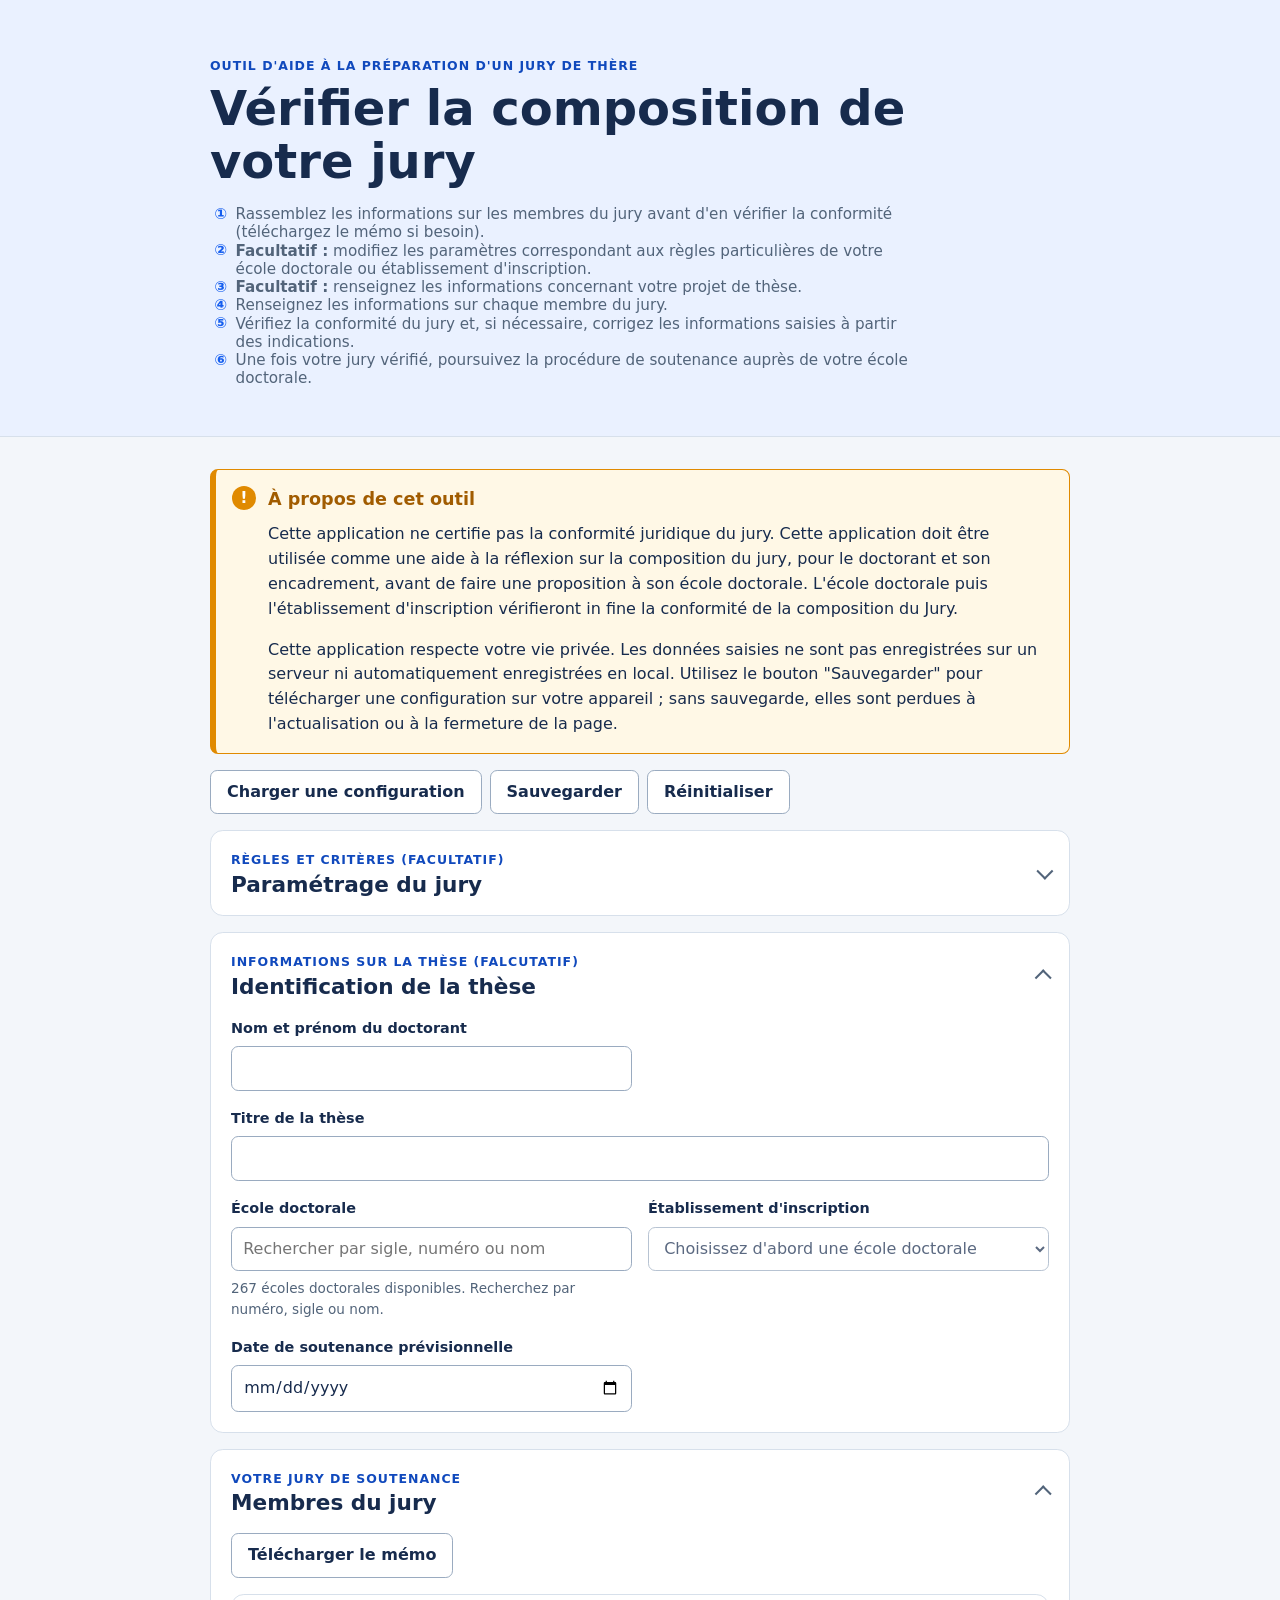
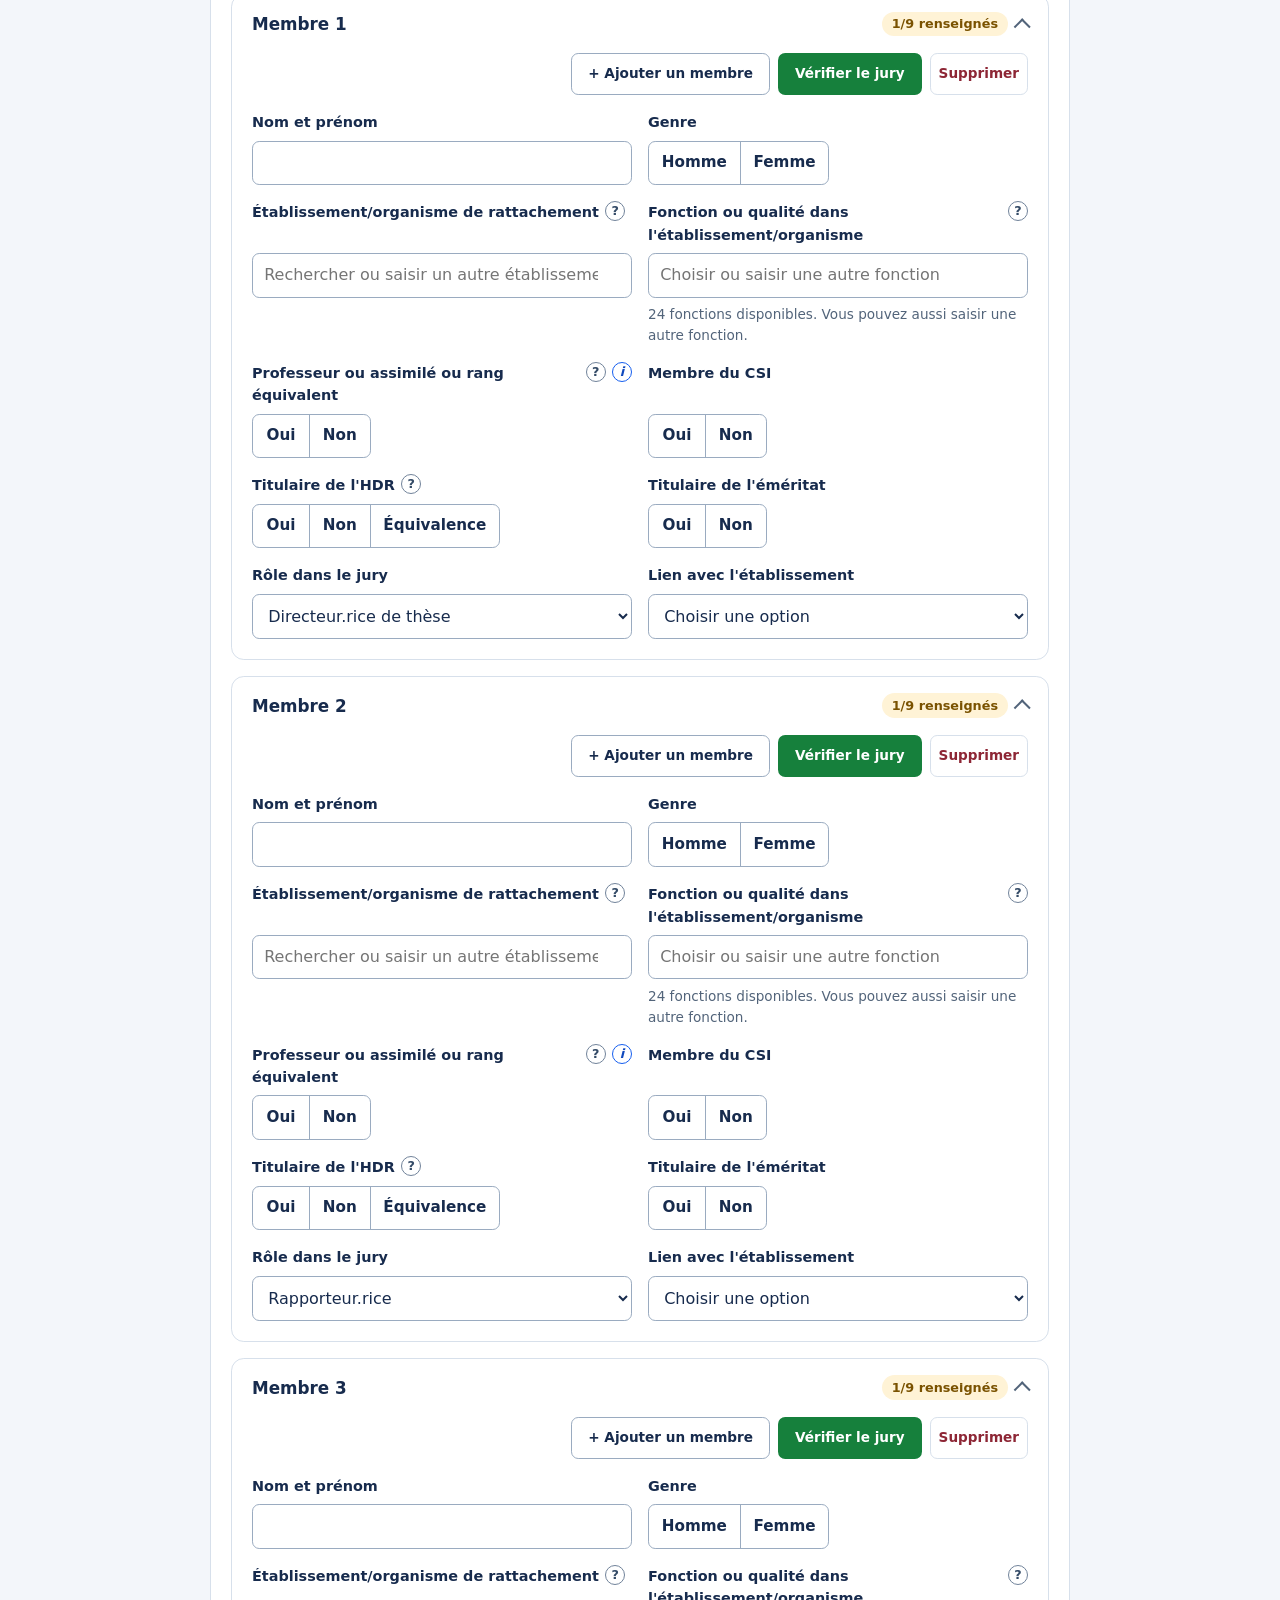
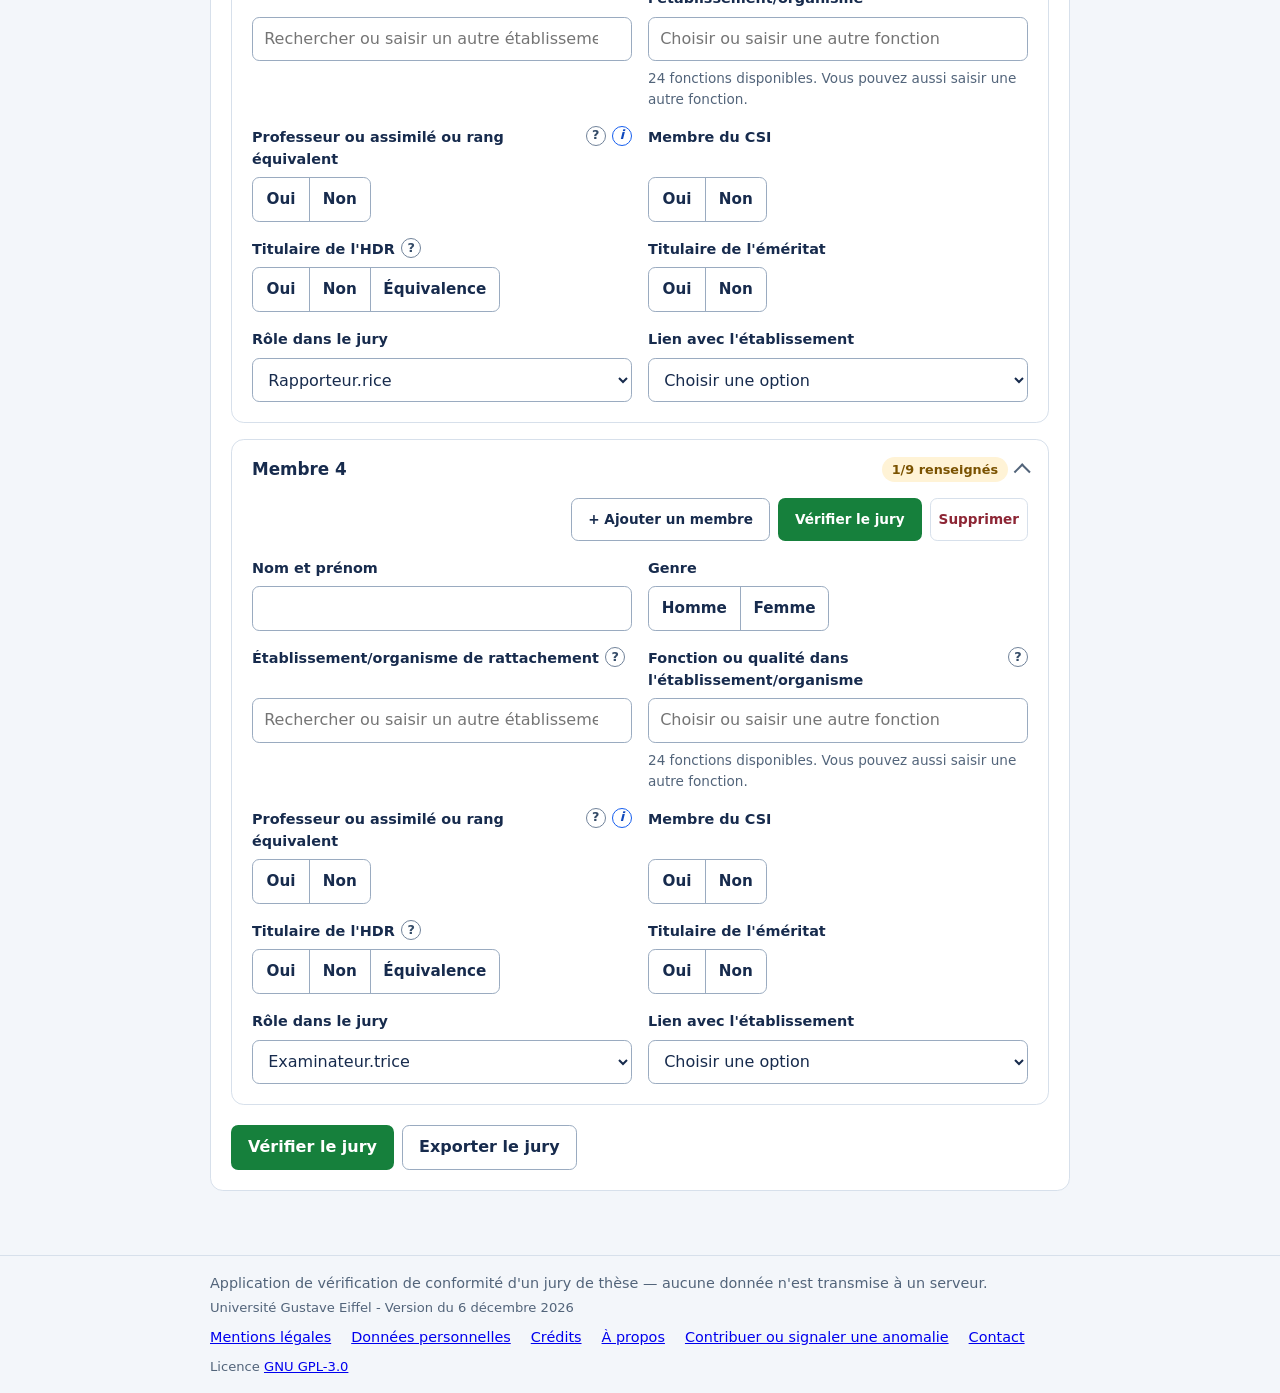
==== index.html @ 8207ef4a "AJout des fichiers initiaux" ====
<!doctype html>
<html lang="fr">
  <head>
    <meta charset="utf-8">
    <meta name="viewport" content="width=device-width, initial-scale=1">
    <meta name="description" content="Préparez la vérification de la composition d'un jury de thèse.">
    <title>Vérifier un jury de thèse</title>
    <link rel="stylesheet" href="styles.css?v=5">
    <script src="app.js" defer></script>
    <script src="footer-date.js" defer></script>
  </head>
  <body>
    <header class="site-header">
      <div class="container">
        <p class="eyebrow">Outil d'aide à la préparation d'un jury de thère</p>
        <h1>Vérifier la composition de votre jury</h1>
        <div class="intro-steps">
          <p><span class="intro-step-number" aria-hidden="true">①</span><span>Rassemblez les informations sur les membres du jury avant d'en vérifier la conformité (téléchargez le mémo si besoin).</span></p>
          <p><span class="intro-step-number" aria-hidden="true">②</span><span><span class="step-optional">Facultatif :</span> modifiez les paramètres correspondant aux règles particulières de votre école doctorale ou établissement d'inscription.</span></p>
          <p><span class="intro-step-number" aria-hidden="true">③</span><span><span class="step-optional">Facultatif :</span> renseignez les informations concernant votre projet de thèse.</span></p>
          <p><span class="intro-step-number" aria-hidden="true">④</span><span>Renseignez les informations sur chaque membre du jury.</span></p>
          <p><span class="intro-step-number" aria-hidden="true">⑤</span><span>Vérifiez la conformité du jury et, si nécessaire, corrigez les informations saisies à partir des indications.</span></p>
          <p><span class="intro-step-number" aria-hidden="true">⑥</span><span>Une fois votre jury vérifié, poursuivez la procédure de soutenance auprès de votre école doctorale.</span></p>
        </div>
      </div>
    </header>

    <main class="container">
      <section class="settings-notice about-tool" aria-labelledby="notice-title">
        <h2 id="notice-title"><svg class="warning-icon" aria-hidden="true" viewBox="0 0 24 24" fill="none" xmlns="http://www.w3.org/2000/svg">
          <path d="M12 3.5 2.8 19.4a1.2 1.2 0 0 0 1.04 1.8h16.32a1.2 1.2 0 0 0 1.04-1.8L12 3.5Z" stroke="currentColor" stroke-width="1.8" stroke-linejoin="round"/>
          <path d="M12 9v5.2m0 3.1h.01" stroke="currentColor" stroke-width="2" stroke-linecap="round"/>
        </svg>À propos de cet outil</h2>
        <p>Cette application ne certifie pas la conformité juridique du jury. Cette application doit être utilisée comme une aide à la réflexion sur la composition du jury, pour le doctorant et son encadrement, avant de faire une proposition à son école doctorale. L'école doctorale puis l'établissement d'inscription vérifieront in fine la conformité de la composition du Jury.</p>
        <p>Cette application respecte votre vie privée. Les données saisies ne sont pas enregistrées sur un serveur ni automatiquement enregistrées en local. Utilisez le bouton "Sauvegarder" pour télécharger une configuration sur votre appareil ; sans sauvegarde, elles sont perdues à l'actualisation ou à la fermeture de la page.</p>
      </section>

      <div class="configuration-actions" role="group" aria-label="Gestion de la configuration">
        <button class="button button-secondary" id="load-configuration" type="button">Charger une configuration</button>
        <input id="configuration-file" type="file" accept=".json,application/json" hidden>
        <button class="button button-secondary" id="save-configuration" type="button">Sauvegarder</button>
        <button class="button button-secondary" id="reset-configuration" type="button">Réinitialiser</button>
      </div>

      <details class="section-panel" aria-labelledby="settings-title">
        <summary class="section-panel-summary">
          <span>
            <span class="eyebrow">Règles et critères (facultatif)</span>
            <span class="section-panel-title" id="settings-title">Paramétrage du jury</span>
          </span>
        </summary>
        <div class="section-panel-content">
          <section aria-labelledby="composition-title">
            <div class="composition-heading">
              <h2 id="composition-title">Arrêté du 25 mai 2016 fixant le cadre national de la formation et les modalités conduisant à la délivrance du diplôme national de doctorat<a class="source-link" href="https://www.legifrance.gouv.fr/loda/id/JORFTEXT000032587086" target="_blank" rel="noopener noreferrer" aria-label="Consulter l'arrêté du 25 mai 2016 sur Légifrance (nouvel onglet)">
                  <svg aria-hidden="true" viewBox="0 0 24 24" fill="none" xmlns="http://www.w3.org/2000/svg">
                    <path d="M10 13.5a4 4 0 0 0 5.66 0l3-3A4 4 0 0 0 13 4.84l-1.72 1.72" stroke="currentColor" stroke-width="1.8" stroke-linecap="round" stroke-linejoin="round"/>
                    <path d="M14 10.5a4 4 0 0 0-5.66 0l-3 3A4 4 0 0 0 11 19.16l1.72-1.72" stroke="currentColor" stroke-width="1.8" stroke-linecap="round" stroke-linejoin="round"/>
                  </svg>
                </a></h2>
            </div>
            <ul class="settings-list">
              <li>Le nombre des membres du jury est compris entre quatre et huit.</li>
              <li>Il est composé au moins <strong>pour moitié de personnalités françaises ou étrangères, extérieures</strong> à l'unité de recherche où a été préparée le doctorat, à l'école doctorale et à l'établissement d'inscription du doctorant.</li>
              <li>Les personnalitées sont choisies en raison de leur compétence scientifique ou professionnelle dans le champ de recherche concerné.</li>
              <li>Sa composition doit permettre une <strong>représentation équilibrée des femmes et des hommes</strong>.</li>
              <li><strong>La moitié du jury au moins doit être composée de professeurs ou personnels assimilés</strong> au sens de l'article 6 du décret n° 92-70 relatif au Conseil national des universités et de l'article 5 du décret n° 87-31 pour les disciplines de santé, ou d'enseignants de rang équivalent qui ne relèvent pas du ministère chargé de l'enseignement supérieur et de la recherche.</li>
              <li>Les travaux du doctorant sont préalablement examinés par <strong>au moins deux rapporteurs</strong> désignés par le chef d'établissement, habilités à diriger des recherches ou appartenant à l'une des catégories mentionnées au 1° et au 2° de l'article 16 du présent arrêté, sur proposition du directeur de l'école doctorale, après avis du directeur de thèse.
                  Dans le cas de travaux impliquant des personnes du monde socio-économique ou culturel qui n'appartiennent pas au monde universitaire, un troisième rapporteur, reconnu pour ses compétences dans le domaine, peut être désigné sur proposition du directeur de l'école doctorale, après avis du directeur de thèse..</li>
              <li>Sauf si le champ disciplinaire ou le contenu des travaux ne le permettent pas, <strong>les deux rapporteurs sont extérieurs à l'école doctorale et à l'établissement du doctorant</strong>. Ils peuvent appartenir à des établissements d'enseignement supérieur ou de recherche étrangers ou à d'autres organismes étrangers.</li>
              <li>Chaque rapporteur doit être titulaire de l'HDR ou d'une équivalence.</li>
              <li>Un membre de l'encadrement de la thèse ou un membre du CSI ne peut pas être rapporteur.</li>
              <li>Le <strong>Président du jury doit être un professeur ou assimilé ou un enseignant de rang équivalent</strong>.</li>
              <li>Les membres du CSI ne peuvent pas être rapporteurs de la thèse.</li>
            </ul>
          </section>
          <section aria-labelledby="school-rules-title">
            <div class="school-rules-heading">
              <h2 id="school-rules-title">Règles complémentaires de votre école doctorale</h2>
              <div class="configuration-actions settings-configuration-actions">
                <button class="button button-secondary" id="load-settings" type="button">Charger des règles</button>
                <button class="button button-secondary" id="save-settings" type="button">Sauvegarder les règles</button>
                <input id="settings-file" type="file" accept=".json,application/json" hidden>
              </div>
            </div>
            <aside class="ed-info" aria-label="Information pour les écoles doctorales">
              <p><strong>Information pour les écoles doctorales</strong></p>
              <p>Si vous êtes une école doctorale, vous pouvez générer un fichier de sauvegarde des règles de soutenance propres à votre ED, et le mettre à disposition de vos doctorant·es. Vous pouvez également déposer ce fichier sur la plateforme GitHub, pour qu'il soit intégré dans une base de données qui sera disponible en ligne pour les utilisateurs.</p>
            </aside>
            <div class="fields settings-fields">
              <fieldset class="field range-field">
                <legend>Nombre de membres du jury</legend>
                <div class="range-values" aria-live="polite">
                  <span>Minimum : <output id="minimum-members-value" for="minimum-members">4</output></span>
                  <span>Maximum : <output id="maximum-members-value" for="maximum-members">8</output></span>
                </div>
                <div class="dual-range" id="member-range">
                  <div class="dual-range-track" aria-hidden="true">
                    <span class="dual-range-selection"></span>
                  </div>
                  <label class="visually-hidden" for="minimum-members">Nombre minimal de membres du jury</label>
                  <input id="minimum-members" name="minimumMembers" type="range" min="4" max="8" step="1" value="4">
                  <label class="visually-hidden" for="maximum-members">Nombre maximal de membres du jury</label>
                  <input id="maximum-members" name="maximumMembers" type="range" min="4" max="8" step="1" value="8">
                </div>
              </fieldset>
              <div class="field">
                <label for="maximum-invited">Nombre maximal de membres invités</label>
                <input id="maximum-invited" name="maximumInvited" type="number" min="0" max="4" step="1" value="1" required>
              </div>
              <fieldset class="field toggle-field">
                <legend>Les membres du CSI peuvent être examinateurs</legend>
                <div class="toggle-options">
                  <label class="toggle-option">
                    <input type="radio" name="csi-examiners" value="Oui" checked>
                    <span>Oui</span>
                  </label>
                  <label class="toggle-option">
                    <input type="radio" name="csi-examiners" value="Non">
                    <span>Non</span>
                  </label>
                </div>
              </fieldset>
              <fieldset class="field toggle-field">
                <legend>Les rapporteurs doivent être extérieurs à l'unité de recherche</legend>
                <div class="toggle-options">
                  <label class="toggle-option">
                    <input type="radio" name="rapporteur-external-unit" value="Oui" checked>
                    <span>Oui</span>
                  </label>
                  <label class="toggle-option">
                    <input type="radio" name="rapporteur-external-unit" value="Non">
                    <span>Non</span>
                  </label>
                </div>
              </fieldset>
              <fieldset class="field toggle-field">
                <legend>Les rapporteurs doivent être extérieurs à l'école doctorale d'inscription</legend>
                <div class="toggle-options">
                  <label class="toggle-option">
                    <input type="radio" name="rapporteur-external-school" value="Oui" checked>
                    <span>Oui</span>
                  </label>
                  <label class="toggle-option">
                    <input type="radio" name="rapporteur-external-school" value="Non">
                    <span>Non</span>
                  </label>
                </div>
              </fieldset>
              <fieldset class="field toggle-field">
                <legend>Les rapporteurs doivent être extérieurs à l'établissement d'inscription</legend>
                <div class="toggle-options">
                  <label class="toggle-option">
                    <input type="radio" name="rapporteur-external-institution" value="Oui" checked>
                    <span>Oui</span>
                  </label>
                  <label class="toggle-option">
                    <input type="radio" name="rapporteur-external-institution" value="Non">
                    <span>Non</span>
                  </label>
                </div>
              </fieldset>
              <fieldset class="field toggle-field">
                <legend>Le Directeur ou la Directrice de thèse est obligatoirement membre du Jury</legend>
                <div class="toggle-options">
                  <label class="toggle-option">
                    <input type="radio" name="director-required" value="Oui" checked>
                    <span>Oui</span>
                  </label>
                  <label class="toggle-option">
                    <input type="radio" name="director-required" value="Non">
                    <span>Non</span>
                  </label>
                </div>
              </fieldset>
              <fieldset class="field toggle-field">
                <legend>Le directeur ou la directrice de thèse est toujours considéré.e comme membre interne, même s'il ou elle est issu.e d'un autre établissement</legend>
                <div class="toggle-options">
                  <label class="toggle-option">
                    <input type="radio" name="director-internal" value="Oui">
                    <span>Oui</span>
                  </label>
                  <label class="toggle-option">
                    <input type="radio" name="director-internal" value="Non" checked>
                    <span>Non</span>
                  </label>
                </div>
              </fieldset>
              <fieldset class="field toggle-field">
                <legend>Au moins un membre du jury doit appartenir à l'établissement d'inscription</legend>
                <div class="toggle-options">
                  <label class="toggle-option">
                    <input type="radio" name="institution-member-required" value="Oui">
                    <span>Oui</span>
                  </label>
                  <label class="toggle-option">
                    <input type="radio" name="institution-member-required" value="Non" checked>
                    <span>Non</span>
                  </label>
                </div>
              </fieldset>
              <fieldset class="field toggle-field">
                <legend>Un membre émérite peut être rapporteur</legend>
                <div class="toggle-options">
                  <label class="toggle-option">
                    <input type="radio" name="emeritus-rapporteur" value="Oui" checked>
                    <span>Oui</span>
                  </label>
                  <label class="toggle-option">
                    <input type="radio" name="emeritus-rapporteur" value="Non">
                    <span>Non</span>
                  </label>
                </div>
              </fieldset>
              <fieldset class="field toggle-field">
                <legend>Un membre émérite peut être Président du Jury</legend>
                <div class="toggle-options">
                  <label class="toggle-option">
                    <input type="radio" name="emeritus-president" value="Oui">
                    <span>Oui</span>
                  </label>
                  <label class="toggle-option">
                    <input type="radio" name="emeritus-president" value="Non" checked>
                    <span>Non</span>
                  </label>
                </div>
              </fieldset>
              <div class="field parity-settings">
                <label for="parity-mode">Condition de parité Hommes/Femmes</label>
                <select id="parity-mode" name="parityMode">
                  <option value="one-each" selected>Au moins un membre de chaque genre</option>
                  <option value="percentage">Pourcentage minimal de femmes et d'hommes</option>
                  <option value="table">Nombre minimal de femmes selon l'effectif du jury</option>
                </select>
                <div id="parity-percentage-settings" class="parity-detail" hidden>
                  <label for="minimum-gender-percentage">Pourcentage minimal de femmes et d'hommes parmi tous les membres (%)</label>
                  <input id="minimum-gender-percentage" name="minimumGenderPercentage" type="number" min="0" max="50" step="0.1" value="40">
                </div>
                <div id="parity-table-settings" class="parity-detail" hidden>
                  <p>Indiquez le nombre minimal de femmes pour chaque effectif possible du jury.</p>
                  <div class="parity-table-scroll">
                    <table class="parity-table">
                      <thead>
                        <tr>
                          <th scope="col">Nombre de membres</th>
                          <th scope="col">Nombre minimal de femmes</th>
                        </tr>
                      </thead>
                      <tbody>
                        <tr><th scope="row">4</th><td><input aria-label="Nombre minimal de femmes pour un jury de 4 membres" id="women-count-4" type="number" min="0" max="4" step="1" value="1"></td></tr>
                        <tr><th scope="row">5</th><td><input aria-label="Nombre minimal de femmes pour un jury de 5 membres" id="women-count-5" type="number" min="0" max="5" step="1" value="1"></td></tr>
                        <tr><th scope="row">6</th><td><input aria-label="Nombre minimal de femmes pour un jury de 6 membres" id="women-count-6" type="number" min="0" max="6" step="1" value="1"></td></tr>
                        <tr><th scope="row">7</th><td><input aria-label="Nombre minimal de femmes pour un jury de 7 membres" id="women-count-7" type="number" min="0" max="7" step="1" value="1"></td></tr>
                        <tr><th scope="row">8</th><td><input aria-label="Nombre minimal de femmes pour un jury de 8 membres" id="women-count-8" type="number" min="0" max="8" step="1" value="1"></td></tr>
                      </tbody>
                    </table>
                  </div>
                </div>
              </div>
            </div>
          </section>
        </div>
      </details>

      <details class="section-panel profile-panel" aria-labelledby="profile-title" open>
        <summary class="section-panel-summary">
          <span>
            <span class="eyebrow">Informations sur la thèse (falcutatif)</span>
            <span class="section-panel-title" id="profile-title">Identification de la thèse</span>
          </span>
        </summary>
        <div class="section-panel-content">
          <div class="fields profile-fields">
            <div class="field">
              <label for="profile-doctorant">Nom et prénom du doctorant</label>
              <input id="profile-doctorant" name="doctorant" autocomplete="name">
            </div>
            <div class="field profile-thesis-title">
              <label for="profile-thesis-title">Titre de la thèse</label>
              <input id="profile-thesis-title" name="thesisTitle">
            </div>
            <div class="field">
              <label for="profile-doctoral-school-search">École doctorale</label>
              <div class="school-combobox">
                <input id="profile-doctoral-school-search" type="search" role="combobox" aria-autocomplete="list" aria-expanded="false" aria-controls="doctoral-school-options" autocomplete="off" placeholder="Rechercher par sigle, numéro ou nom">
                <input id="profile-doctoral-school" name="doctoralSchool" type="hidden">
                <div id="doctoral-school-options" class="school-options" role="listbox" hidden></div>
              </div>
              <p id="doctoral-school-status" class="field-hint" role="status" aria-live="polite"></p>
            </div>
            <div class="field">
              <label for="profile-institution">Établissement d'inscription</label>
              <select id="profile-institution" name="institution" disabled>
                <option value="">Choisissez d'abord une école doctorale</option>
              </select>
              <p id="institution-status" class="field-hint" role="status" aria-live="polite"></p>
            </div>
            <div class="field">
              <label for="profile-defense-date">Date de soutenance prévisionnelle</label>
              <input id="profile-defense-date" name="defenseDate" type="date">
            </div>
          </div>
        </div>
      </details>

      <details class="section-panel" aria-labelledby="members-title" open>
        <summary class="section-panel-summary">
          <span>
            <span class="eyebrow">Votre jury de soutenance</span>
            <span class="section-panel-title" id="members-title">Membres du jury</span>
          </span>
        </summary>
        <div class="section-panel-content">
          <div class="section-heading">
            <div class="jury-actions">
              <button class="button button-secondary" id="download-member-memo" type="button">Télécharger le mémo</button>
            </div>
          </div>

          <form id="jury-form" novalidate>
            <div id="members" class="members-list"></div>
            <div class="form-actions">
              <button class="button button-primary" type="submit">Vérifier le jury</button>
              <button class="button button-secondary" id="export-pdf" type="button">Exporter le jury</button>
            </div>
          </form>

          <div id="result" class="result" role="status" aria-live="polite" tabindex="-1" hidden></div>
        </div>
      </details>
      <section id="pdf-export" class="pdf-export" aria-labelledby="pdf-export-title" hidden></section>
      <datalist id="jury-institution-suggestions"></datalist>
      <datalist id="jury-quality-suggestions"></datalist>
    </main>

    <footer class="site-footer">
      <div class="container">
        <p>Application de vérification de conformité d'un jury de thèse — aucune donnée n'est transmise à un serveur.</p>
        <p class="site-footer-version">Université Gustave Eiffel - Version du <time data-last-modified datetime="2026-10-30">30 octobre 2026</time></p>
        <nav class="site-footer-links" aria-label="Pied de page">
          <a href="mentions-legales.html#mentions-legales">Mentions légales</a>
          <a href="mentions-legales.html#donnees-personnelles">Données personnelles</a>
          <a href="mentions-legales.html#credits">Crédits</a>
          <a href="mentions-legales.html#a-propos">À propos</a>
          <a href="mentions-legales.html#contribuer">Contribuer ou signaler une anomalie</a>
          <a href="mentions-legales.html#contact">Contact</a>
        </nav>
        <p class="site-footer-license">Licence <a href="https://www.gnu.org/licenses/gpl-3.0.html" target="_blank" rel="noopener noreferrer">GNU GPL-3.0</a></p>
      </div>
    </footer>
  </body>
</html>
---- styles.css ----
:root {
  color-scheme: light;
  --ink: #172b4d;
  --muted: #52647a;
  --paper: #ffffff;
  --canvas: #f3f6fa;
  --line: #d7e0eb;
  --blue: #155eef;
  --blue-dark: #1049bd;
  --notice: #fff8e6;
  --notice-line: #f1ca68;
  font-family: system-ui, -apple-system, BlinkMacSystemFont, "Segoe UI", sans-serif;
}

* {
  box-sizing: border-box;
}

body {
  margin: 0;
  background: var(--canvas);
  color: var(--ink);
  line-height: 1.55;
}

.container {
  width: min(100% - 2rem, 860px);
  margin-inline: auto;
}

.site-header {
  padding: 3.5rem 0 3rem;
  background: #eaf1ff;
  border-bottom: 1px solid var(--line);
}

.eyebrow {
  margin: 0 0 0.4rem;
  color: var(--blue-dark);
  font-size: 0.78rem;
  font-weight: 750;
  letter-spacing: 0.08em;
  text-transform: uppercase;
}

h1,
h2,
h3,
p {
  margin-top: 0;
}

h1 {
  max-width: 700px;
  margin-bottom: 0.75rem;
  font-size: clamp(2rem, 5vw, 3rem);
  line-height: 1.12;
}

h2 {
  margin-bottom: 0.6rem;
  font-size: 1.4rem;
}

.intro-steps {
  display: grid;
  max-width: 700px;
  row-gap: 0;
  margin-top: 1rem;
}

.intro-steps p {
  display: flex;
  align-items: flex-start;
  column-gap: 0.25rem;
  margin: 0;
  color: var(--muted);
  font-size: 0.95rem;
  line-height: 1.2;
}

.intro-step-number {
  display: inline-flex;
  align-items: center;
  justify-content: center;
  height: 1.2em;
  flex: 0 0 1.35rem;
  color: var(--blue);
  font-size: inherit;
  font-weight: 750;
  line-height: 1;
}

.step-optional {
  font-weight: 650;
}

.intro {
  max-width: 650px;
  margin-bottom: 0;
  color: var(--muted);
  font-size: 1.08rem;
}

main {
  padding-block: 2rem 3rem;
}

.section-panel,
.settings-notice,
.member-card,
.result {
  border: 1px solid var(--line);
  border-radius: 0.8rem;
  background: var(--paper);
}

.section-panel {
  margin-bottom: 1rem;
  overflow: visible;
}

.section-panel-summary {
  display: flex;
  align-items: center;
  justify-content: space-between;
  gap: 1rem;
  padding: 1rem 1.25rem;
  cursor: pointer;
  list-style: none;
}

.section-panel-summary::-webkit-details-marker {
  display: none;
}

.section-panel-summary::after {
  width: 0.65rem;
  height: 0.65rem;
  flex: 0 0 auto;
  border-right: 2px solid var(--muted);
  border-bottom: 2px solid var(--muted);
  content: "";
  transform: rotate(45deg) translateY(-0.15rem);
  transition: transform 160ms ease;
}

.section-panel[open] > .section-panel-summary::after {
  transform: rotate(225deg) translate(-0.1rem, -0.1rem);
}

.section-panel-summary:focus-visible {
  outline: 3px solid #9bbaff;
  outline-offset: -3px;
}

.section-panel-title {
  display: block;
  font-size: 1.35rem;
  font-weight: 750;
  line-height: 1.25;
}

.section-panel-summary .eyebrow {
  margin-bottom: 0.2rem;
}

.section-panel-content {
  padding: 0 1.25rem 1.25rem;
}

.section-panel-content > section + section {
  margin-top: 1.5rem;
  padding-top: 1.25rem;
  border-top: 1px solid var(--line);
}

.settings-list {
  margin-top: 0;
  padding-left: 1.25rem;
}

.range-field {
  grid-column: 1 / -1;
  min-width: 0;
  margin: 0;
  padding: 0;
  border: 0;
}

.range-field legend {
  margin-bottom: 0.4rem;
  font-size: 0.9rem;
  font-weight: 650;
}

.range-values {
  display: flex;
  justify-content: space-between;
  margin-bottom: 0.25rem;
  font-size: 0.9rem;
  font-variant-numeric: tabular-nums;
}

.dual-range {
  position: relative;
  height: 2rem;
  margin: 0 0.55rem;
}

.dual-range-track,
.dual-range-selection {
  position: absolute;
  top: 50%;
  height: 0.35rem;
  border-radius: 999px;
  transform: translateY(-50%);
}

.dual-range-track {
  right: 0;
  left: 0;
  background: #d7e0eb;
}

.dual-range-selection {
  left: var(--range-start);
  width: calc(var(--range-end) - var(--range-start));
  background: var(--blue);
}

.dual-range input[type="range"] {
  position: absolute;
  top: 50%;
  left: 0;
  width: 100%;
  height: 2rem;
  margin: 0;
  padding: 0;
  appearance: none;
  background: transparent;
  cursor: pointer;
  transform: translateY(-50%);
  pointer-events: none;
}

.dual-range input[type="range"]::-webkit-slider-runnable-track {
  height: 0.35rem;
  background: transparent;
}

.dual-range input[type="range"]::-moz-range-track {
  height: 0.35rem;
  background: transparent;
}

.dual-range input[type="range"]::-webkit-slider-thumb {
  width: 1.1rem;
  height: 1.1rem;
  margin-top: -0.375rem;
  appearance: none;
  pointer-events: auto;
  border: 2px solid white;
  border-radius: 50%;
  background: var(--blue);
  box-shadow: 0 0 0 1px var(--blue-dark);
}

.dual-range input[type="range"]::-moz-range-thumb {
  width: 0.8rem;
  height: 0.8rem;
  border: 2px solid white;
  border-radius: 50%;
  background: var(--blue);
  box-shadow: 0 0 0 1px var(--blue-dark);
  pointer-events: auto;
}

.dual-range input[type="range"]:focus-visible {
  outline: none;
}

.dual-range input[type="range"]:focus-visible::-webkit-slider-thumb {
  box-shadow: 0 0 0 3px #9bbaff, 0 0 0 4px var(--blue-dark);
}

.dual-range input[type="range"]:focus-visible::-moz-range-thumb {
  box-shadow: 0 0 0 3px #9bbaff, 0 0 0 4px var(--blue-dark);
}

.visually-hidden {
  position: absolute;
  width: 1px;
  height: 1px;
  padding: 0;
  overflow: hidden;
  clip: rect(0, 0, 0, 0);
  white-space: nowrap;
  clip-path: inset(50%);
}

.settings-notice {
  padding: 1rem 1.25rem;
  border-color: var(--notice-line);
  background: var(--notice);
}

.about-tool {
  position: relative;
  margin-bottom: 1rem;
  padding: 1rem 1.25rem 1rem 3.25rem;
  border: 1px solid #e08a00;
  border-left-width: 6px;
  border-radius: 8px;
  background: var(--notice);
}

.about-tool::before {
  content: "!";
  position: absolute;
  left: 1rem;
  top: 1rem;
  width: 1.5rem;
  height: 1.5rem;
  border-radius: 50%;
  background: #e08a00;
  color: #fff;
  font: bold 1rem/1.5rem system-ui, sans-serif;
  text-align: center;
}

.about-tool h2 {
  color: #a15c00;
  font-size: 1.05rem;
}

.about-tool .warning-icon {
  display: none;
}

.warning-icon {
  width: 1.25rem;
  height: 1.25rem;
  flex: 0 0 auto;
  color: #a15c00;
}

.settings-notice h2,
.section-panel-content h2 {
  font-size: 1.1rem;
}

.composition-heading {
  display: block;
}

.composition-heading h2 {
  margin-bottom: 0.6rem;
}

.source-link {
  display: inline-flex;
  vertical-align: middle;
  margin-left: 0.35rem;
  padding: 0.1rem;
  border-radius: 0.25rem;
  color: var(--blue-dark);
}

.source-link:hover {
  background: #eaf1ff;
}

.source-link:focus-visible {
  outline: 3px solid #9bbaff;
  outline-offset: 2px;
}

.source-link svg {
  width: 1.2rem;
  height: 1.2rem;
}

.settings-notice p:last-child,
.section-panel-content > section > p:last-child {
  margin-bottom: 0;
}

.configuration-actions {
  display: flex;
  flex-wrap: wrap;
  gap: 0.5rem;
  margin-block: 1rem;
}

.section-heading {
  display: flex;
  align-items: center;
  justify-content: space-between;
  gap: 1rem;
  margin-bottom: 1rem;
}

.section-heading h2 {
  margin-bottom: 0;
}

.school-rules-heading {
  display: flex;
  align-items: center;
  justify-content: space-between;
  gap: 1rem;
  margin-bottom: 1rem;
}

.school-rules-heading h2 {
  margin-bottom: 0;
}

.settings-configuration-actions {
  flex: 0 0 auto;
  margin: 0;
}

.section-description {
  margin-bottom: 0;
  color: var(--muted);
}

.jury-actions {
  display: flex;
  flex-wrap: nowrap;
  gap: 0.5rem;
}

.members-title-row {
  display: flex;
  align-items: center;
  gap: 0.5rem;
}

.members-list {
  display: grid;
  gap: 1rem;
  margin-bottom: 1.25rem;
}

.member-card {
  scroll-margin-top: 1rem;
}

.member-card-header {
  display: flex;
  align-items: center;
  justify-content: flex-start;
  gap: 0.5rem;
  padding: 1rem 1.25rem;
  cursor: pointer;
  list-style: none;
}

.member-card-header::-webkit-details-marker {
  display: none;
}

.member-card-completeness {
  flex: 0 0 auto;
  margin-left: auto;
  padding: 0.15rem 0.6rem;
  border-radius: 999px;
  font-size: 0.8rem;
  font-weight: 700;
  white-space: nowrap;
}

.member-card-completeness[data-state="complete"] {
  background: #e3f5ea;
  color: #11632f;
}

.member-card-completeness[data-state="partial"] {
  background: #fff3d6;
  color: #7a5200;
}

.member-card-completeness[data-state="empty"] {
  background: #eef2f7;
  color: var(--muted);
}

.member-card-header::after {
  width: 0.65rem;
  height: 0.65rem;
  flex: 0 0 auto;
  border-right: 2px solid var(--muted);
  border-bottom: 2px solid var(--muted);
  content: "";
  transform: rotate(45deg) translateY(-0.15rem);
  transition: transform 160ms ease;
}

.member-card[open] > .member-card-header::after {
  transform: rotate(225deg) translate(-0.1rem, -0.1rem);
}

.member-card-header:focus-visible {
  outline: 3px solid #9bbaff;
  outline-offset: -3px;
}

.member-card-content {
  padding: 0 1.25rem 1.25rem;
}

.member-card-summary {
  min-width: 0;
  overflow: hidden;
  color: var(--ink);
  font-weight: 650;
  text-overflow: ellipsis;
  white-space: nowrap;
}

.member-card-actions {
  display: flex;
  flex-wrap: wrap;
  justify-content: flex-end;
  gap: 0.5rem;
  margin-bottom: 1rem;
}

.member-card-actions .button {
  font-size: 0.85rem;
}

.form-actions {
  display: flex;
  flex-wrap: wrap;
  gap: 0.5rem;
}

.member-card h3 {
  margin-bottom: 0;
  font-size: 1.05rem;
}

.fields {
  display: grid;
  grid-template-columns: repeat(2, minmax(0, 1fr));
  gap: 1rem;
}

.ed-info {
  margin: 0 0 1.25rem;
  padding: 1rem 1.25rem 1rem 3.25rem;
  position: relative;
  border: 1px solid var(--blue);
  border-left-width: 6px;
  border-radius: 8px;
  background: #eaf1ff;
  color: var(--ink);
}

.ed-info::before {
  content: "i";
  position: absolute;
  left: 1rem;
  top: 1rem;
  width: 1.5rem;
  height: 1.5rem;
  border-radius: 50%;
  background: var(--blue);
  color: #fff;
  font: bold 1rem/1.5rem Georgia, serif;
  text-align: center;
}

.ed-info p:first-child {
  color: var(--blue-dark);
  font-size: 1.05rem;
}

.ed-info p {
  margin: 0;
}

.ed-info p + p {
  margin-top: 0.4rem;
}

.settings-fields > .toggle-field {
  grid-column: 1 / -1;
}

.parity-settings {
  grid-column: 1 / -1;
}

.parity-detail {
  margin-top: 0.75rem;
}

.parity-table-scroll {
  overflow-x: auto;
}

.parity-table {
  width: 100%;
  border-collapse: collapse;
}

.parity-table th,
.parity-table td {
  padding: 0.45rem;
  border-bottom: 1px solid var(--line);
  text-align: left;
}

.parity-table td input {
  width: min(100%, 10rem);
}

.profile-thesis-title {
  grid-column: 1 / -1;
}

.school-combobox {
  position: relative;
}

.school-options {
  position: absolute;
  z-index: 5;
  top: calc(100% + 0.2rem);
  right: 0;
  left: 0;
  max-height: 18rem;
  overflow: auto;
  border: 1px solid #9aabc0;
  border-radius: 0.45rem;
  background: var(--paper);
  box-shadow: 0 4px 14px rgb(23 43 77 / 14%);
}

.school-option {
  display: grid;
  width: 100%;
  gap: 0.15rem;
  padding: 0.65rem 0.75rem;
  border: 0;
  background: transparent;
  color: var(--ink);
  cursor: pointer;
  font: inherit;
  text-align: left;
}

.school-option + .school-option {
  border-top: 1px solid var(--line);
}

.school-option:hover,
.school-option[aria-selected="true"] {
  background: #eaf1ff;
}

.school-option strong {
  color: var(--blue-dark);
  font-size: 0.9rem;
}

.school-option span,
.school-no-results,
.field-hint {
  color: var(--muted);
  font-size: 0.85rem;
}

.school-no-results {
  padding: 0.75rem;
}

.field-hint {
  min-height: 1.2em;
  margin: 0;
}

.field {
  display: grid;
  align-content: start;
  gap: 0.4rem;
}

.field-label-row {
  display: flex;
  align-items: flex-start;
  gap: 0.4rem;
}

.field label {
  font-size: 0.9rem;
  font-weight: 650;
}

.toggle-field {
  min-width: 0;
  margin: 0;
  padding: 0;
  border: 0;
}

.toggle-field legend {
  width: 100%;
  margin-bottom: 0.4rem;
  padding: 0;
  font-size: 0.9rem;
  font-weight: 650;
}

.toggle-options {
  display: flex;
  width: fit-content;
  height: 2.8rem;
  overflow: hidden;
  border: 1px solid #9aabc0;
  border-radius: 0.45rem;
  background: var(--paper);
}

.toggle-option {
  display: flex;
  position: relative;
  cursor: pointer;
}

.toggle-option + .toggle-option {
  border-left: 1px solid #9aabc0;
}

.toggle-option input {
  position: absolute;
  width: 1px;
  height: 1px;
  overflow: hidden;
  clip: rect(0, 0, 0, 0);
  white-space: nowrap;
  clip-path: inset(50%);
}

.toggle-option span {
  display: grid;
  height: 100%;
  min-height: 0;
  min-width: 3.5rem;
  padding: 0.4rem 0.8rem;
  place-items: center;
  color: var(--ink);
  text-align: center;
  font-size: 0.95rem;
  font-weight: 650;
}

.toggle-option input:checked + span {
  background: var(--blue);
  color: white;
}

.toggle-option input:focus-visible + span {
  position: relative;
  z-index: 1;
  outline: 3px solid #9bbaff;
  outline-offset: -3px;
}

.help {
  position: relative;
  flex: 0 0 auto;
}

.help-icon {
  display: grid;
  width: 1.25rem;
  height: 1.25rem;
  place-items: center;
  border: 1px solid #71839a;
  border-radius: 50%;
  color: #344b67;
  font-size: 0.8rem;
  font-weight: 750;
  line-height: 1;
  cursor: help;
}

.help-text {
  position: absolute;
  z-index: 1;
  top: calc(100% + 0.15rem);
  right: 0;
  width: min(17rem, 75vw);
  margin: 0;
  padding: 0.7rem 0.8rem;
  border: 1px solid var(--line);
  border-radius: 0.45rem;
  background: var(--paper);
  box-shadow: 0 4px 14px rgb(23 43 77 / 14%);
  color: var(--ink);
  font-size: 0.85rem;
  font-weight: 400;
  display: none;
}

.help:hover .help-text {
  display: block;
}

.info {
  position: relative;
  flex: 0 0 auto;
}

.info-icon {
  display: grid;
  width: 1.25rem;
  height: 1.25rem;
  place-items: center;
  border: 1px solid var(--blue);
  border-radius: 50%;
  color: var(--blue-dark);
  font-size: 0.8rem;
  font-style: italic;
  font-weight: 750;
  line-height: 1;
  cursor: help;
}

.info-text {
  position: absolute;
  z-index: 2;
  top: calc(100% + 0.15rem);
  left: 0;
  display: none;
  width: min(34rem, calc(100vw - 3rem));
  max-height: 70vh;
  overflow: auto;
  padding: 0.9rem 1rem;
  border: 1px solid var(--line);
  border-radius: 0.45rem;
  background: var(--paper);
  box-shadow: 0 4px 14px rgb(23 43 77 / 14%);
  color: var(--ink);
  font-size: 0.85rem;
  font-weight: 400;
}

.info:hover .info-text {
  display: block;
}

.info-text ul {
  margin: 0.65rem 0 0;
  padding-left: 1.2rem;
}

.info-text li + li {
  margin-top: 0.4rem;
}

.info-text a {
  color: var(--blue-dark);
  text-decoration: underline;
}

.field input:not([type="radio"]),
.field select {
  width: 100%;
  min-height: 2.8rem;
  padding: 0.55rem 0.7rem;
  border: 1px solid #9aabc0;
  border-radius: 0.45rem;
  background: var(--paper);
  color: var(--ink);
  font: inherit;
}

.field .dual-range input[type="range"] {
  min-height: 0;
  padding: 0;
  border: 0;
  border-radius: 0;
  background: transparent;
  font: inherit;
}

.field input:not([type="radio"]):focus,
.field select:focus,
.button:focus-visible {
  outline: 3px solid #9bbaff;
  outline-offset: 2px;
}

.button {
  min-height: 2.65rem;
  padding: 0.55rem 1rem;
  border: 1px solid transparent;
  border-radius: 0.45rem;
  cursor: pointer;
  font: inherit;
  font-weight: 700;
}

.button-primary {
  background: #16803c;
  color: white;
}

.button-primary:hover {
  background: #11632f;
}

.button-secondary {
  border-color: #9aabc0;
  background: var(--paper);
  color: var(--ink);
}

.button-secondary:hover {
  background: #f4f7fb;
}

.button-remove {
  min-height: 2rem;
  padding: 0.25rem 0.5rem;
  border-color: var(--line);
  background: var(--paper);
  color: #8d2635;
  font-size: 0.85rem;
}

.button-remove:disabled {
  cursor: not-allowed;
  opacity: 0.5;
}

.result {
  margin-top: 1rem;
  padding: 1rem 1.25rem;
}

.result[data-state="error"] {
  border-color: #d58a94;
  background: #fff4f4;
}

.result[data-state="success"] {
  border-color: #82b99a;
  background: #f1fbf4;
}

.result[data-state="warning"] {
  border-color: #e5b64b;
  background: #fff8e6;
}

.result h2 {
  font-size: 1.1rem;
}

.result-summary {
  display: grid;
  grid-template-columns: minmax(0, 1fr) auto;
  gap: 0.35rem 1rem;
  margin: 0 0 1rem;
}

.result-summary dt {
  font-weight: 650;
}

.result-summary dd {
  margin: 0;
  text-align: right;
  font-variant-numeric: tabular-nums;
}

.result p:last-child {
  margin-bottom: 0;
}

.site-footer {
  padding-block: 1rem;
  border-top: 1px solid var(--line);
  color: var(--muted);
  font-size: 0.9rem;
}

.site-footer p {
  margin-bottom: 0;
}

.site-footer .site-footer-version {
  margin-top: 0.25rem;
  font-size: 0.82rem;
}

.site-footer .site-footer-links {
  display: flex;
  flex-wrap: wrap;
  gap: 0.25rem 1.25rem;
  margin-top: 0.5rem;
}

.site-footer .site-footer-license {
  margin-top: 0.5rem;
  font-size: 0.82rem;
}

.legal-content section h3 {
  margin: 1.25rem 0 0.4rem;
  font-size: 1rem;
}

.legal-content section h2 + h3 {
  margin-top: 0.5rem;
}

.legal-content section {
  scroll-margin-top: 1rem;
}

.legal-content {
  display: grid;
  gap: 1rem;
}

.legal-content section {
  padding: 1.25rem;
  border: 1px solid var(--line);
  border-radius: 0.8rem;
  background: var(--paper);
}

.legal-content section h2 {
  font-size: 1.2rem;
}

.legal-content section > :last-child {
  margin-bottom: 0;
}

.legal-draft {
  margin-bottom: 1rem;
  padding: 1rem 1.25rem;
  border: 1px solid var(--notice-line);
  border-radius: 0.8rem;
  background: var(--notice);
}

.legal-back-link {
  display: inline-block;
  margin-bottom: 1rem;
}

.pdf-export {
  display: none;
}

[hidden] {
  display: none !important;
}

@page {
  size: landscape;
  margin: 1.2cm;
}

@media print {
  body {
    background: white;
  }

  body * {
    visibility: hidden !important;
  }

  #pdf-export,
  #pdf-export * {
    visibility: visible !important;
  }

  #pdf-export {
    position: absolute;
    inset: 0;
    display: block !important;
    width: 100%;
    color: #172b4d;
    font: 10pt/1.35 Arial, sans-serif;
  }

  #pdf-export h1 {
    max-width: none;
    margin-bottom: 1rem;
    font-size: 20pt;
  }

  #pdf-export h2 {
    margin: 1rem 0 0.5rem;
    font-size: 13pt;
  }

  .pdf-profile {
    display: grid;
    grid-template-columns: repeat(2, minmax(0, 1fr));
    gap: 0.35rem 1rem;
  }

  .pdf-profile p {
    margin: 0;
    overflow-wrap: anywhere;
  }

  .pdf-members {
    width: 100%;
    border-collapse: collapse;
    table-layout: fixed;
  }

  .pdf-members th,
  .pdf-members td {
    padding: 0.35rem;
    border: 1px solid #52647a;
    text-align: left;
    vertical-align: top;
    overflow-wrap: anywhere;
  }

  .pdf-members th {
    background: #eaf1ff !important;
    print-color-adjust: exact;
  }

  .pdf-members .pdf-mark {
    text-align: center;
    font-weight: 700;
  }

  .pdf-person-name {
    font-weight: 700;
  }

  .pdf-person-detail + .pdf-person-detail {
    margin-top: 0.2rem;
  }

  .pdf-legend {
    margin-top: 0.5rem;
    color: #52647a;
    font-size: 9pt;
  }

  .pdf-verification .result-summary {
    break-inside: avoid;
  }

  .pdf-verification ul {
    padding-left: 1.25rem;
  }

  .pdf-verification li + li {
    margin-top: 0.25rem;
  }

  .pdf-members tr {
    break-inside: avoid;
  }
}

@media (max-width: 600px) {
  .site-header {
    padding-block: 2.5rem 2rem;
  }

  .section-heading {
    align-items: flex-start;
    flex-direction: column;
  }

  .school-rules-heading {
    align-items: flex-start;
    flex-direction: column;
  }

  .configuration-actions .button {
    flex: 1 1 auto;
  }

  .section-panel-summary,
  .section-panel-content {
    padding-right: 1rem;
    padding-left: 1rem;
  }

  .fields {
    grid-template-columns: 1fr;
  }
}
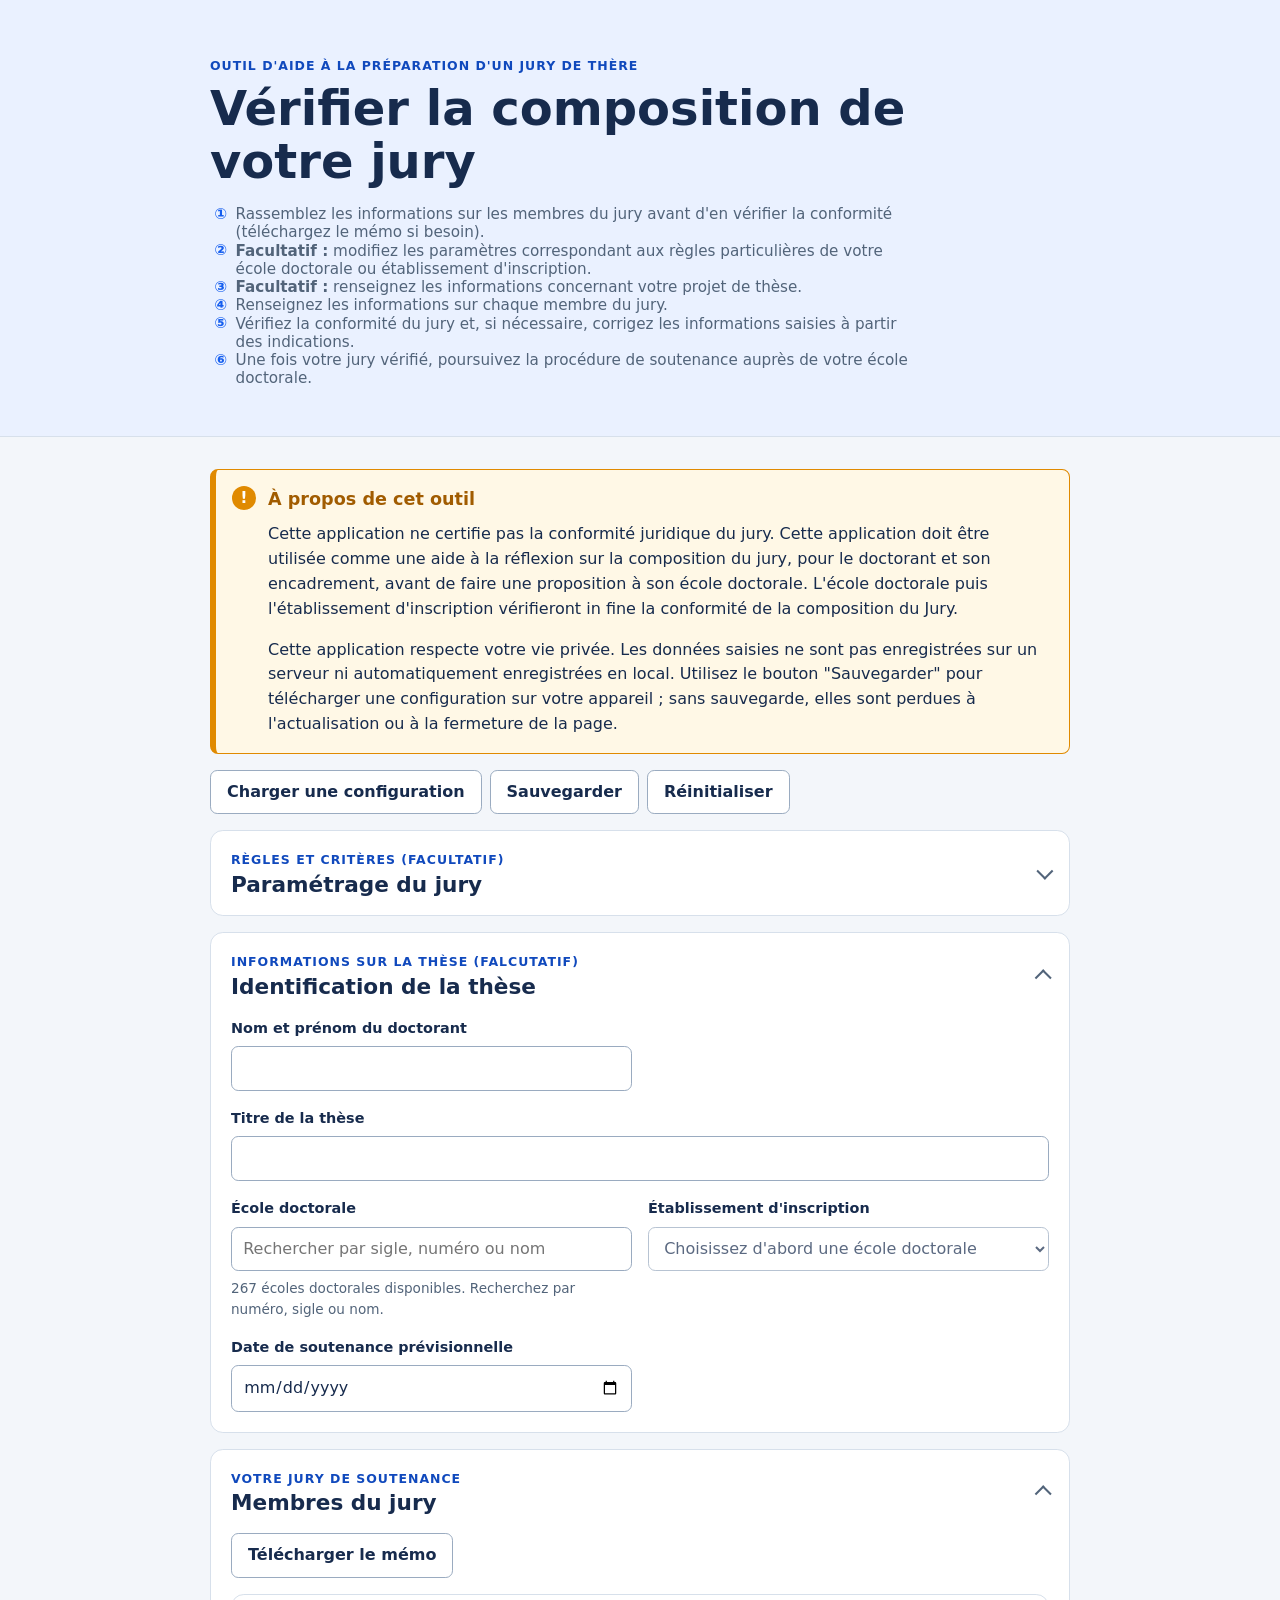
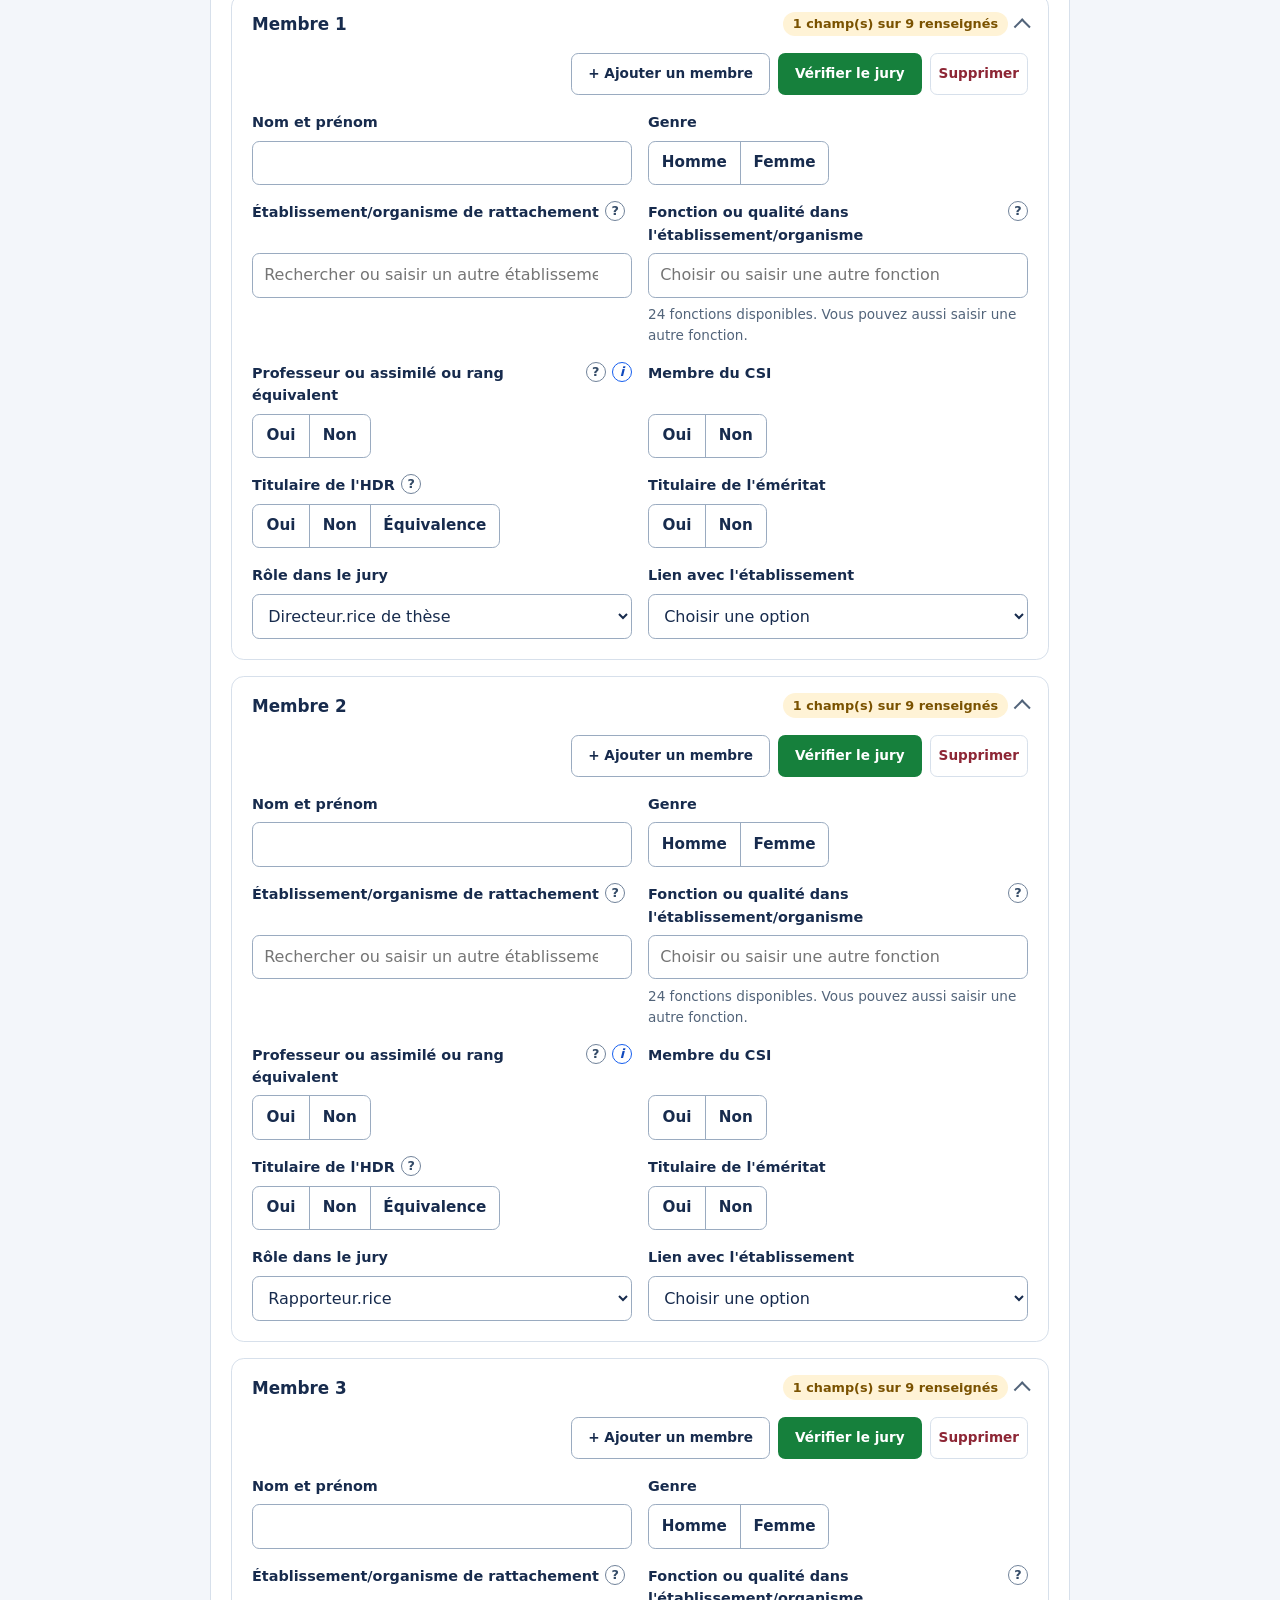
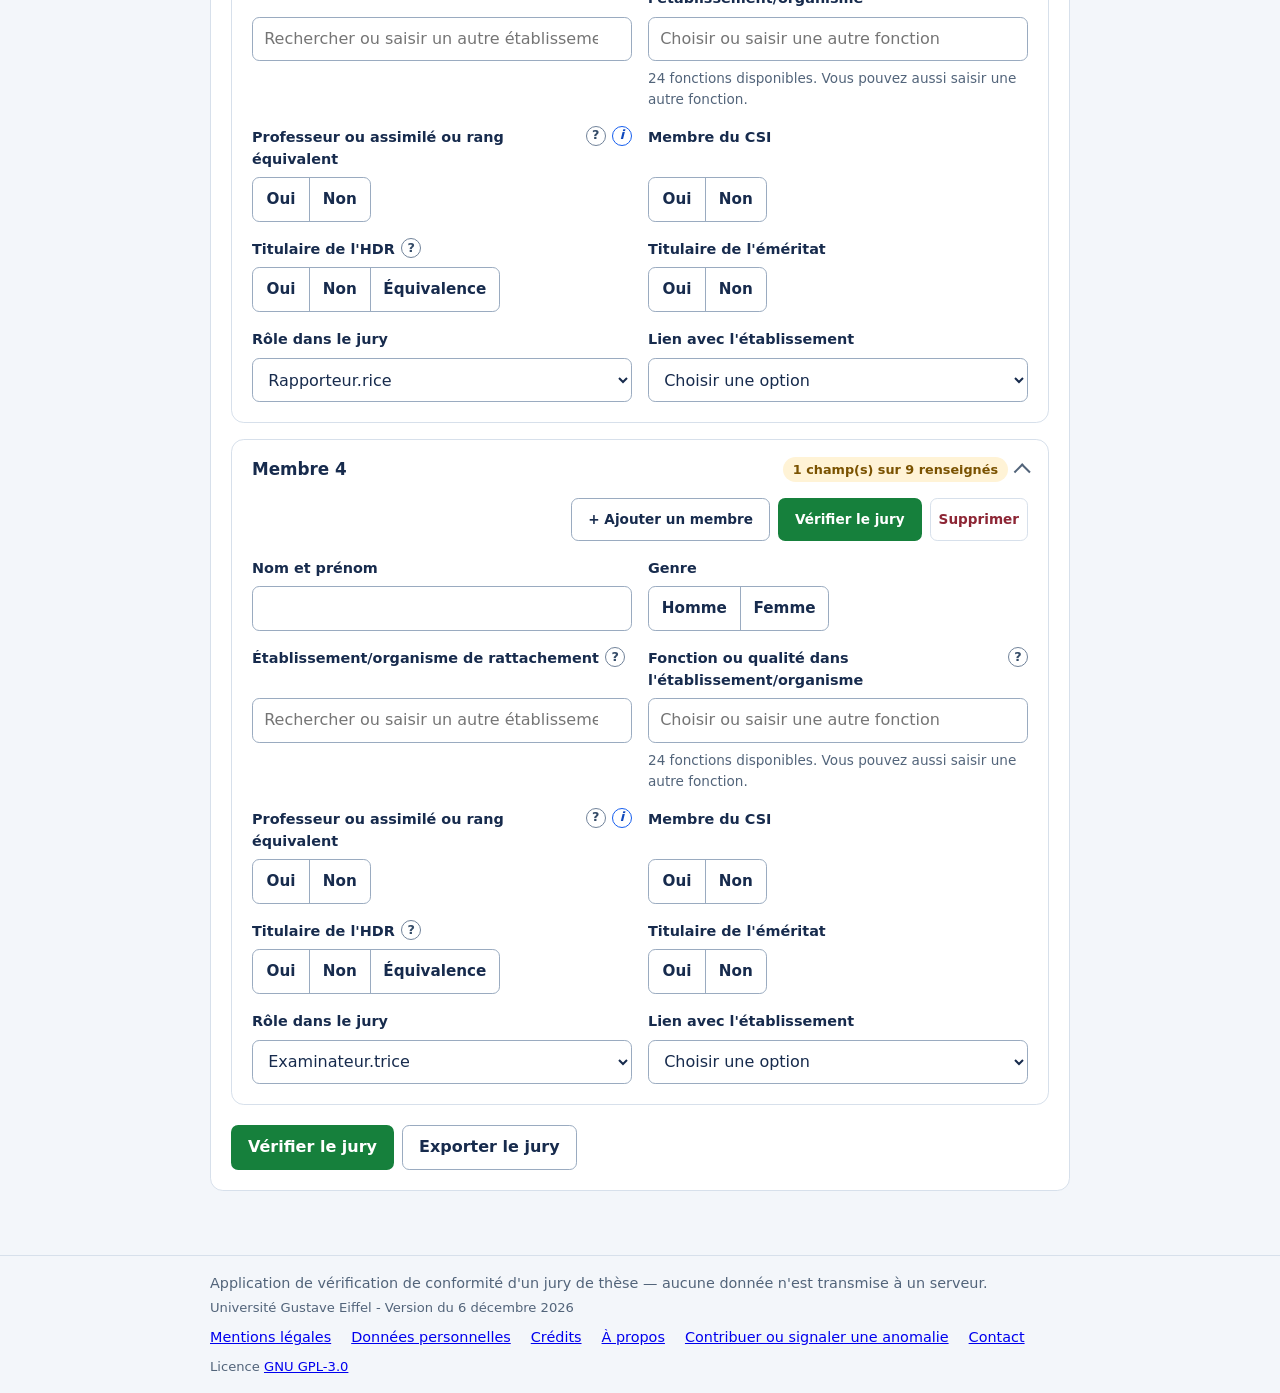
==== commit 9370766c: "Correction de fautes de frappe et amélioration de la clarté dans la documentation et le code" ====
--- a/index.html
+++ b/index.html
@@ -85,7 +85,7 @@
             </div>
             <aside class="ed-info" aria-label="Information pour les écoles doctorales">
               <p><strong>Information pour les écoles doctorales</strong></p>
-              <p>Si vous êtes une école doctorale, vous pouvez générer un fichier de sauvegarde des règles de soutenance propres à votre ED, et le mettre à disposition de vos doctorant·es. Vous pouvez également déposer ce fichier sur la plateforme GitHub, pour qu'il soit intégré dans une base de données qui sera disponible en ligne pour les utilisateurs.</p>
+              <p>Si vous représenter une école doctorale, vous pouvez générer un fichier de sauvegarde des règles de composition d'un jury de soutenance propres à votre ED, et le mettre à disposition de vos doctorant·es. Vous pouvez également déposer ce fichier sur la plateforme GitHub, pour qu'il soit intégré dans une base de données qui sera disponible en ligne pour les utilisateurs.</p>
             </aside>
             <div class="fields settings-fields">
               <fieldset class="field range-field">
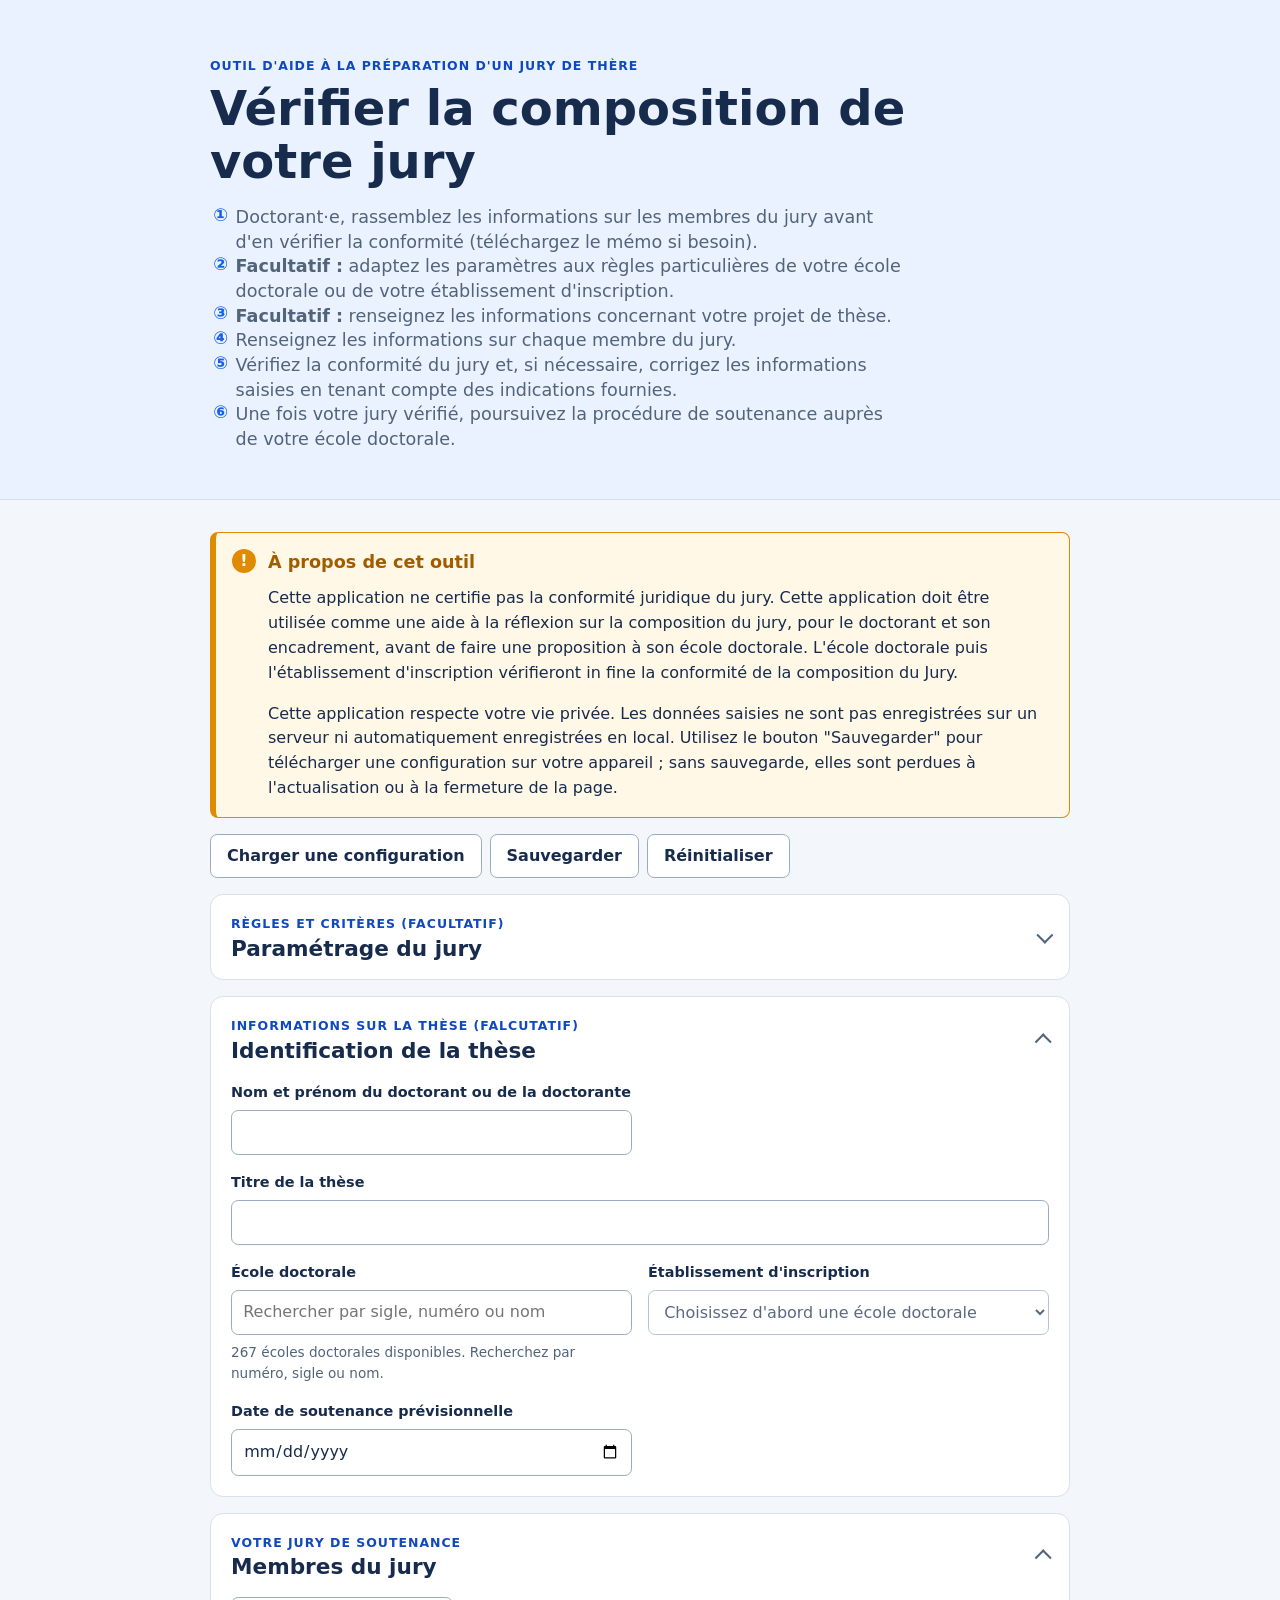
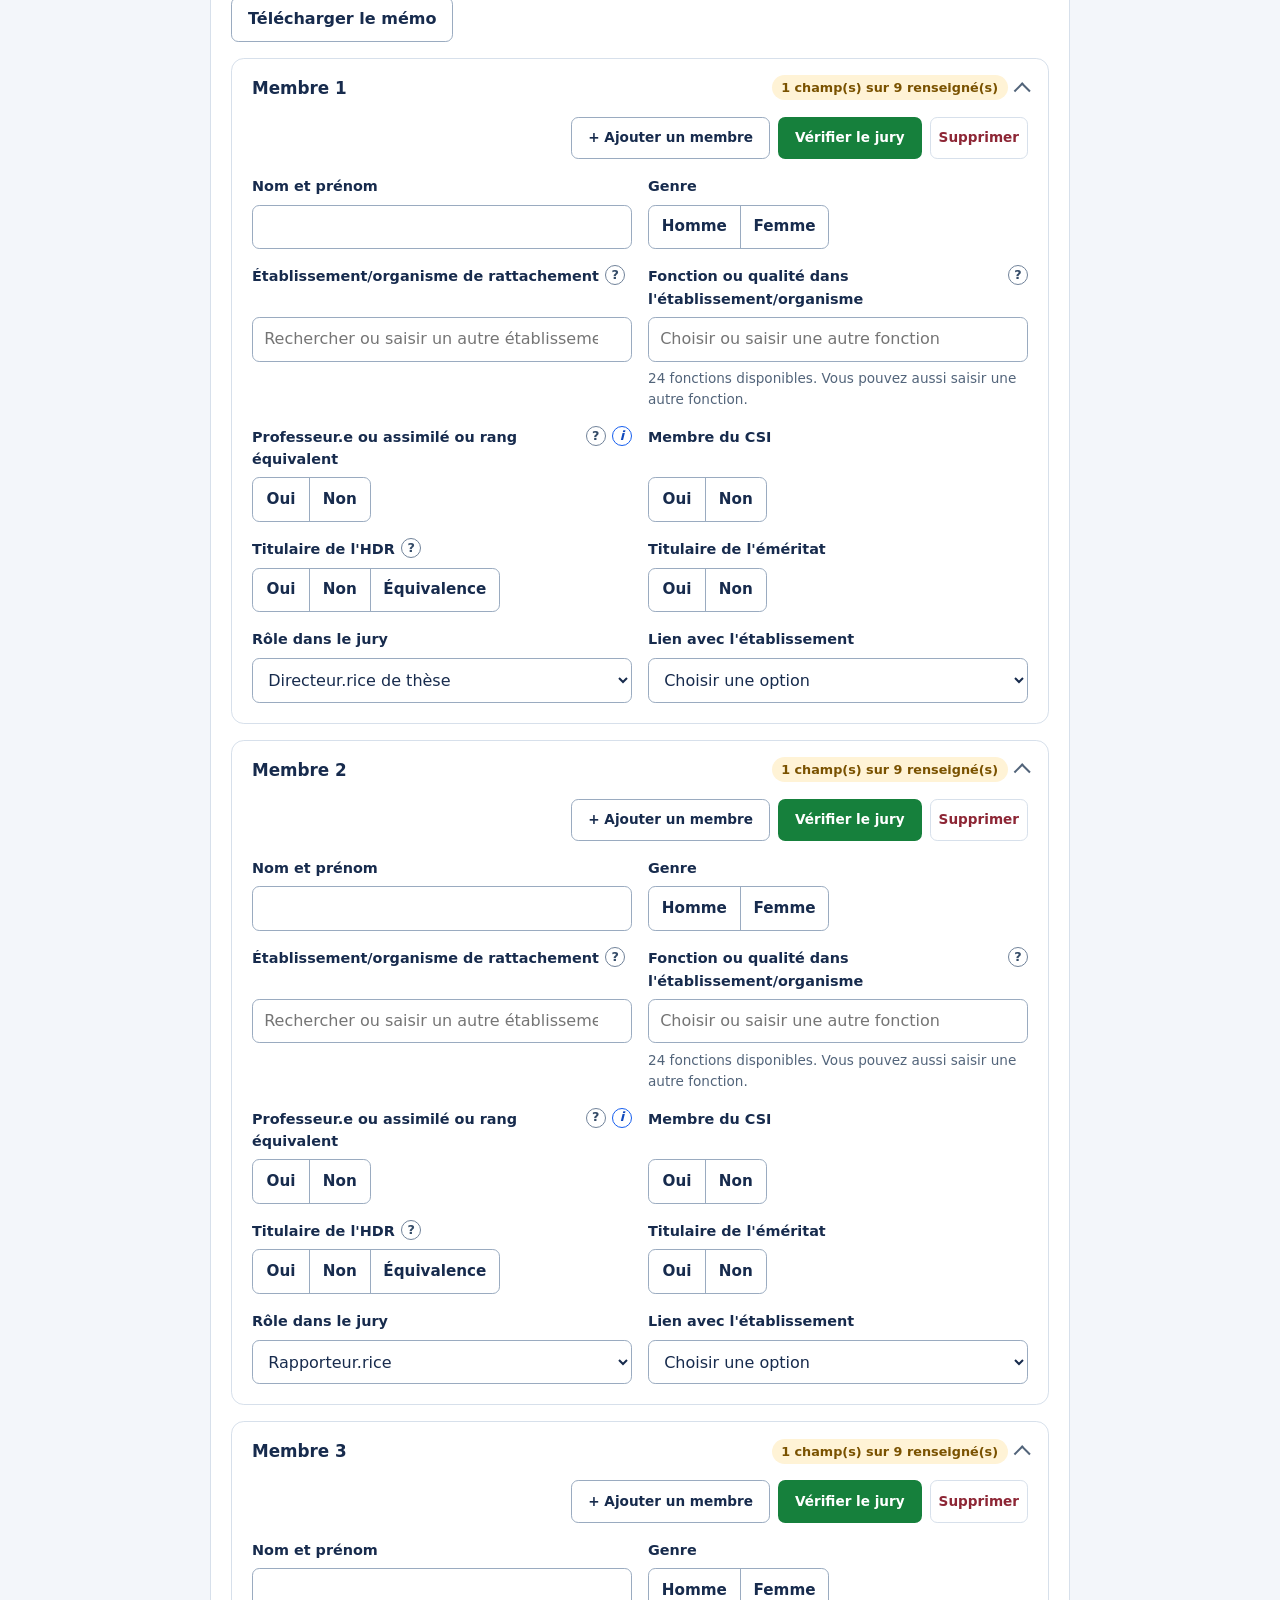
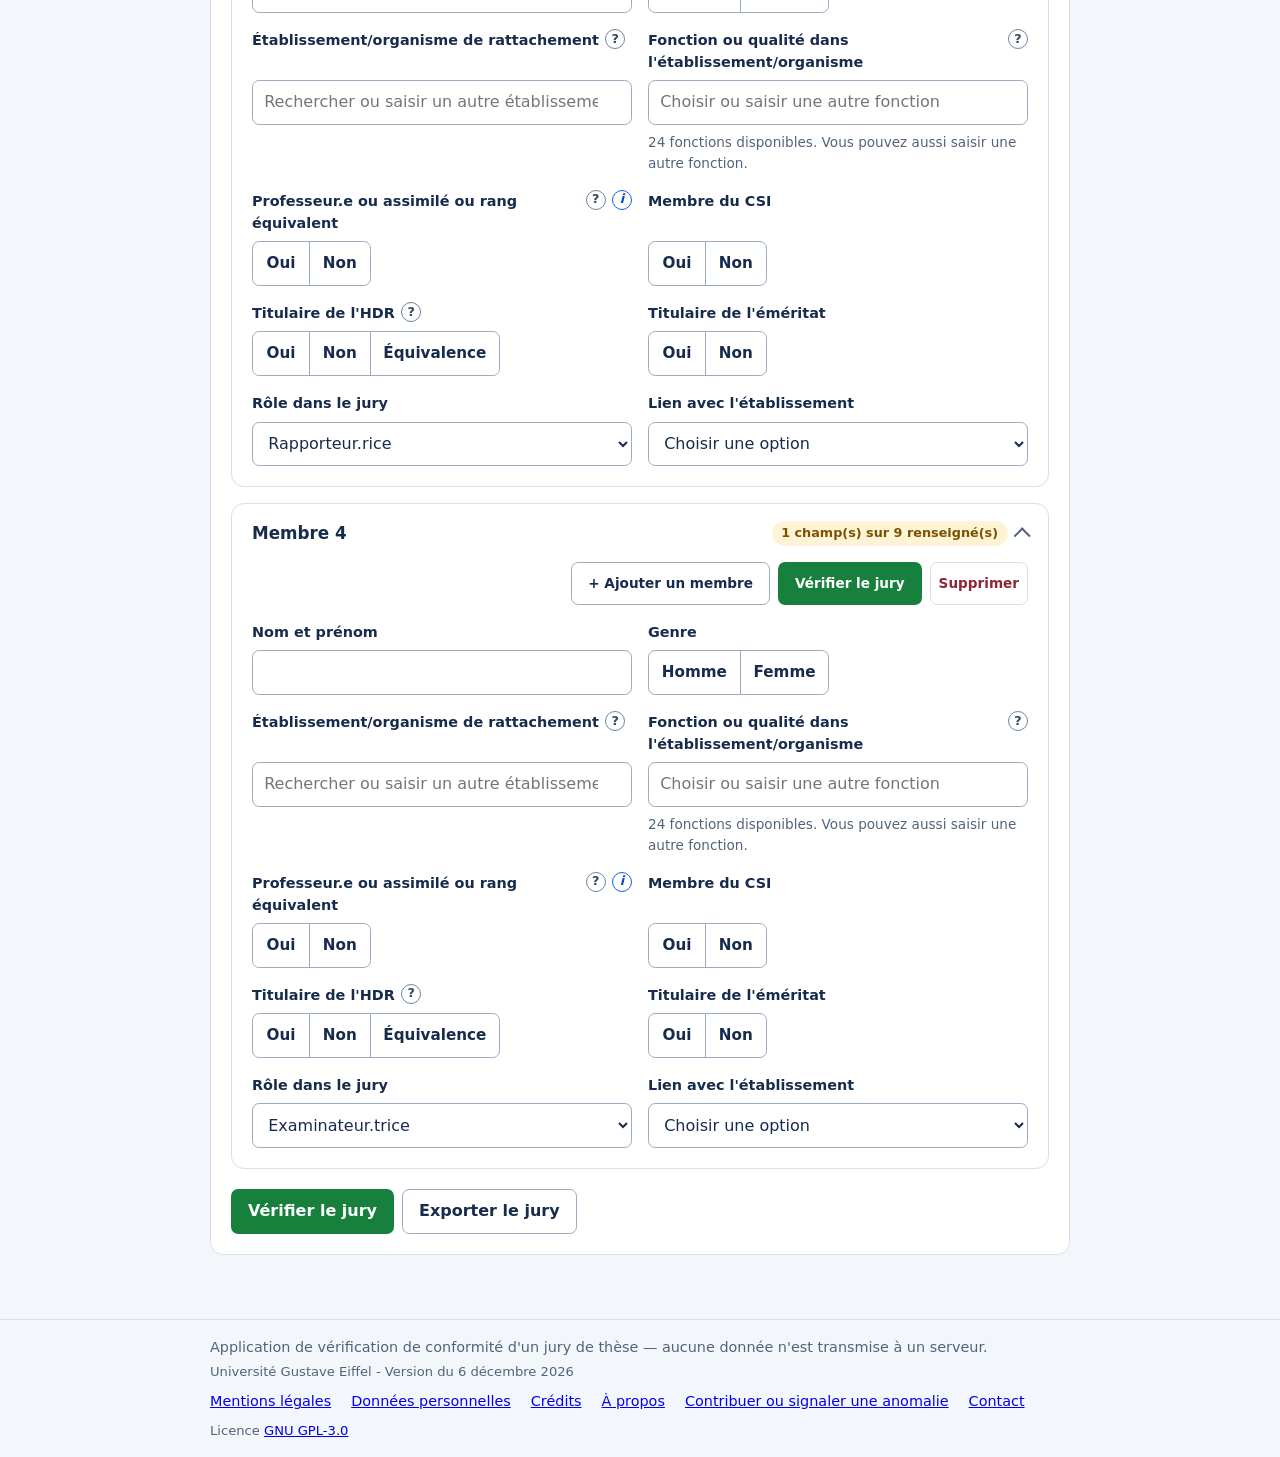
==== commit 26c1b7e7: "Modifiation de ltexte en écriture inclusive" ====
--- a/index.html
+++ b/index.html
@@ -15,11 +15,11 @@
         <p class="eyebrow">Outil d'aide à la préparation d'un jury de thère</p>
         <h1>Vérifier la composition de votre jury</h1>
         <div class="intro-steps">
-          <p><span class="intro-step-number" aria-hidden="true">①</span><span>Rassemblez les informations sur les membres du jury avant d'en vérifier la conformité (téléchargez le mémo si besoin).</span></p>
-          <p><span class="intro-step-number" aria-hidden="true">②</span><span><span class="step-optional">Facultatif :</span> modifiez les paramètres correspondant aux règles particulières de votre école doctorale ou établissement d'inscription.</span></p>
+          <p><span class="intro-step-number" aria-hidden="true">①</span><span>Doctorant·e, rassemblez les informations sur les membres du jury avant d'en vérifier la conformité (téléchargez le mémo si besoin).</span></p>
+          <p><span class="intro-step-number" aria-hidden="true">②</span><span><span class="step-optional">Facultatif :</span> adaptez les paramètres aux règles particulières de votre école doctorale ou de votre établissement d'inscription.</span></p>
           <p><span class="intro-step-number" aria-hidden="true">③</span><span><span class="step-optional">Facultatif :</span> renseignez les informations concernant votre projet de thèse.</span></p>
           <p><span class="intro-step-number" aria-hidden="true">④</span><span>Renseignez les informations sur chaque membre du jury.</span></p>
-          <p><span class="intro-step-number" aria-hidden="true">⑤</span><span>Vérifiez la conformité du jury et, si nécessaire, corrigez les informations saisies à partir des indications.</span></p>
+          <p><span class="intro-step-number" aria-hidden="true">⑤</span><span>Vérifiez la conformité du jury et, si nécessaire, corrigez les informations saisies en tenant compte des indications fournies.</span></p>
           <p><span class="intro-step-number" aria-hidden="true">⑥</span><span>Une fois votre jury vérifié, poursuivez la procédure de soutenance auprès de votre école doctorale.</span></p>
         </div>
       </div>
@@ -70,7 +70,7 @@
               <li>Sauf si le champ disciplinaire ou le contenu des travaux ne le permettent pas, <strong>les deux rapporteurs sont extérieurs à l'école doctorale et à l'établissement du doctorant</strong>. Ils peuvent appartenir à des établissements d'enseignement supérieur ou de recherche étrangers ou à d'autres organismes étrangers.</li>
               <li>Chaque rapporteur doit être titulaire de l'HDR ou d'une équivalence.</li>
               <li>Un membre de l'encadrement de la thèse ou un membre du CSI ne peut pas être rapporteur.</li>
-              <li>Le <strong>Président du jury doit être un professeur ou assimilé ou un enseignant de rang équivalent</strong>.</li>
+              <li>Le <strong>Président du jury doit être un.e professeur.e ou assimilé ou un enseignant de rang équivalent</strong>.</li>
               <li>Les membres du CSI ne peuvent pas être rapporteurs de la thèse.</li>
             </ul>
           </section>
@@ -228,7 +228,7 @@
               <div class="field parity-settings">
                 <label for="parity-mode">Condition de parité Hommes/Femmes</label>
                 <select id="parity-mode" name="parityMode">
-                  <option value="one-each" selected>Au moins un membre de chaque genre</option>
+                  <option value="one-each" selected>Au moins un membre homme et un membre femme</option>
                   <option value="percentage">Pourcentage minimal de femmes et d'hommes</option>
                   <option value="table">Nombre minimal de femmes selon l'effectif du jury</option>
                 </select>
@@ -272,7 +272,7 @@
         <div class="section-panel-content">
           <div class="fields profile-fields">
             <div class="field">
-              <label for="profile-doctorant">Nom et prénom du doctorant</label>
+              <label for="profile-doctorant">Nom et prénom du doctorant ou de la doctorante</label>
               <input id="profile-doctorant" name="doctorant" autocomplete="name">
             </div>
             <div class="field profile-thesis-title">
--- a/styles.css
+++ b/styles.css
@@ -75,8 +75,8 @@
   column-gap: 0.25rem;
   margin: 0;
   color: var(--muted);
-  font-size: 0.95rem;
-  line-height: 1.2;
+  font-size: 1.1rem;
+  line-height: 1.4;
 }
 
 .intro-step-number {
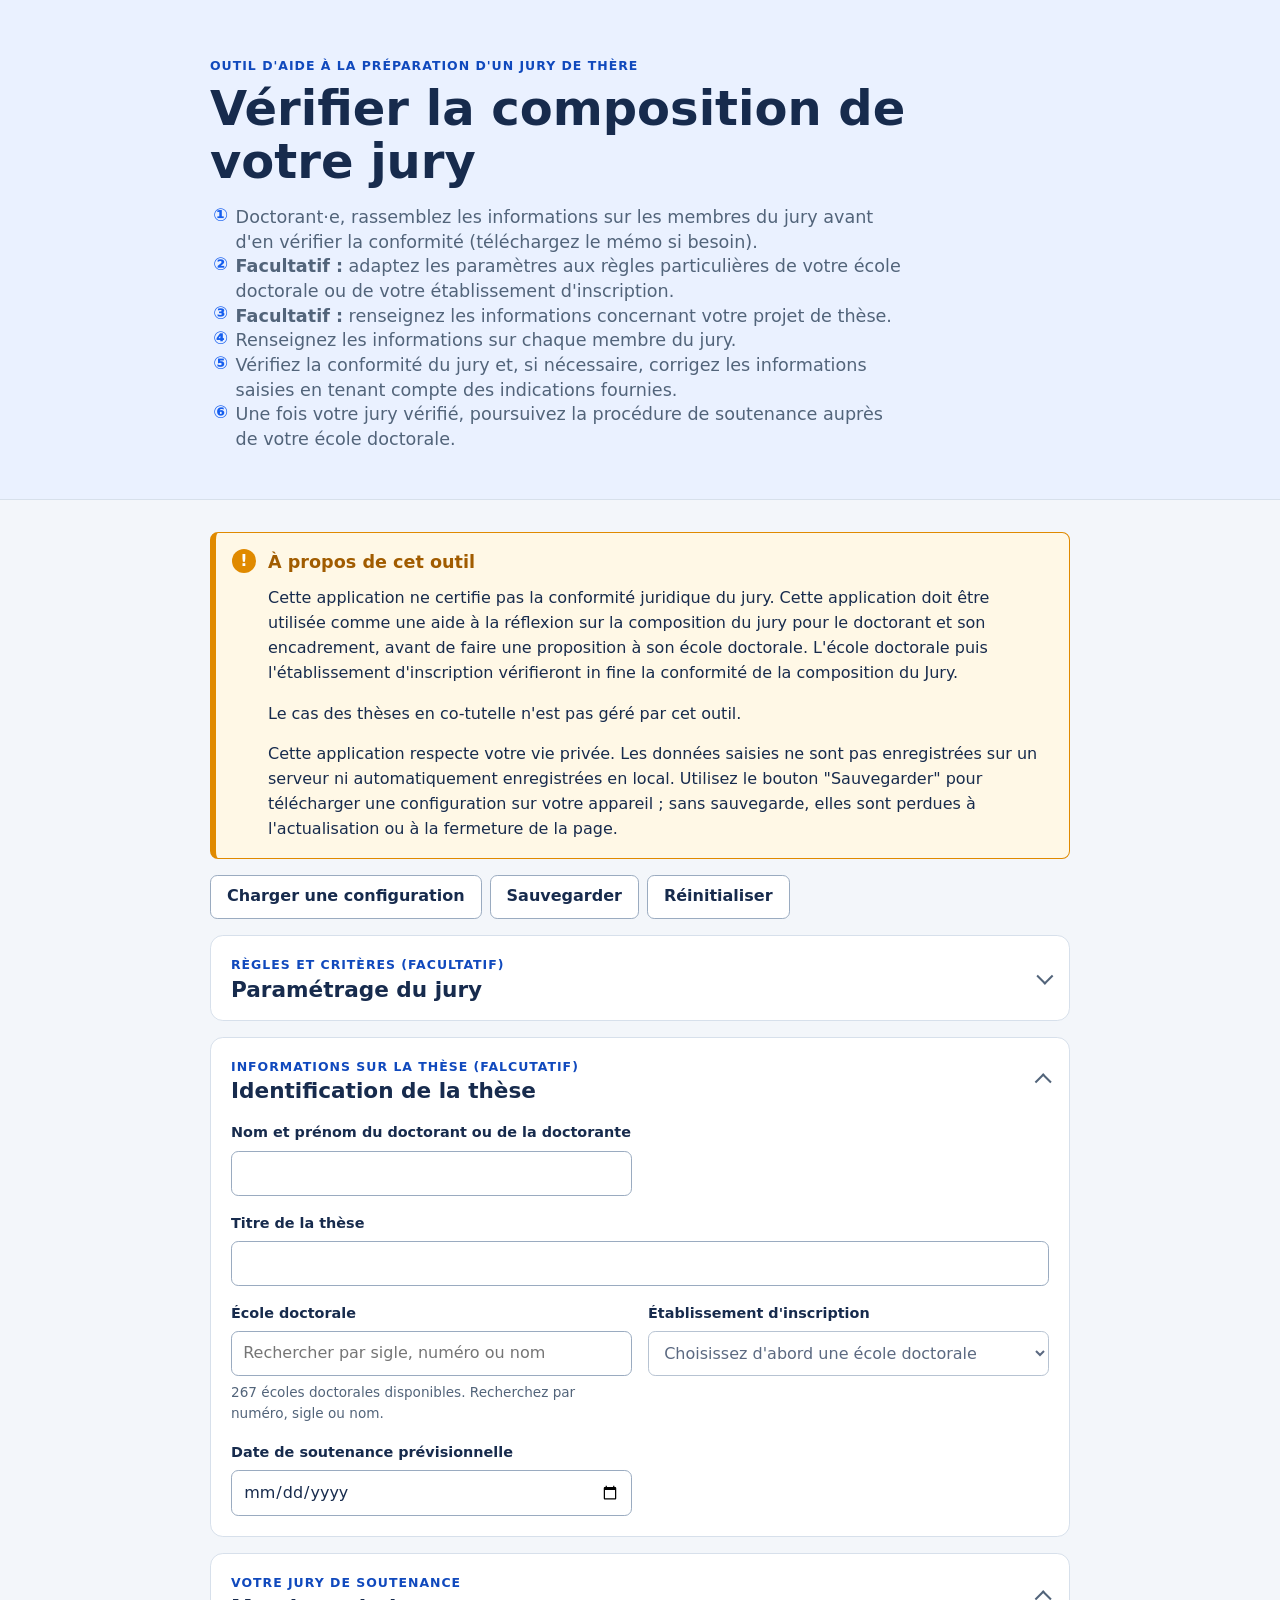
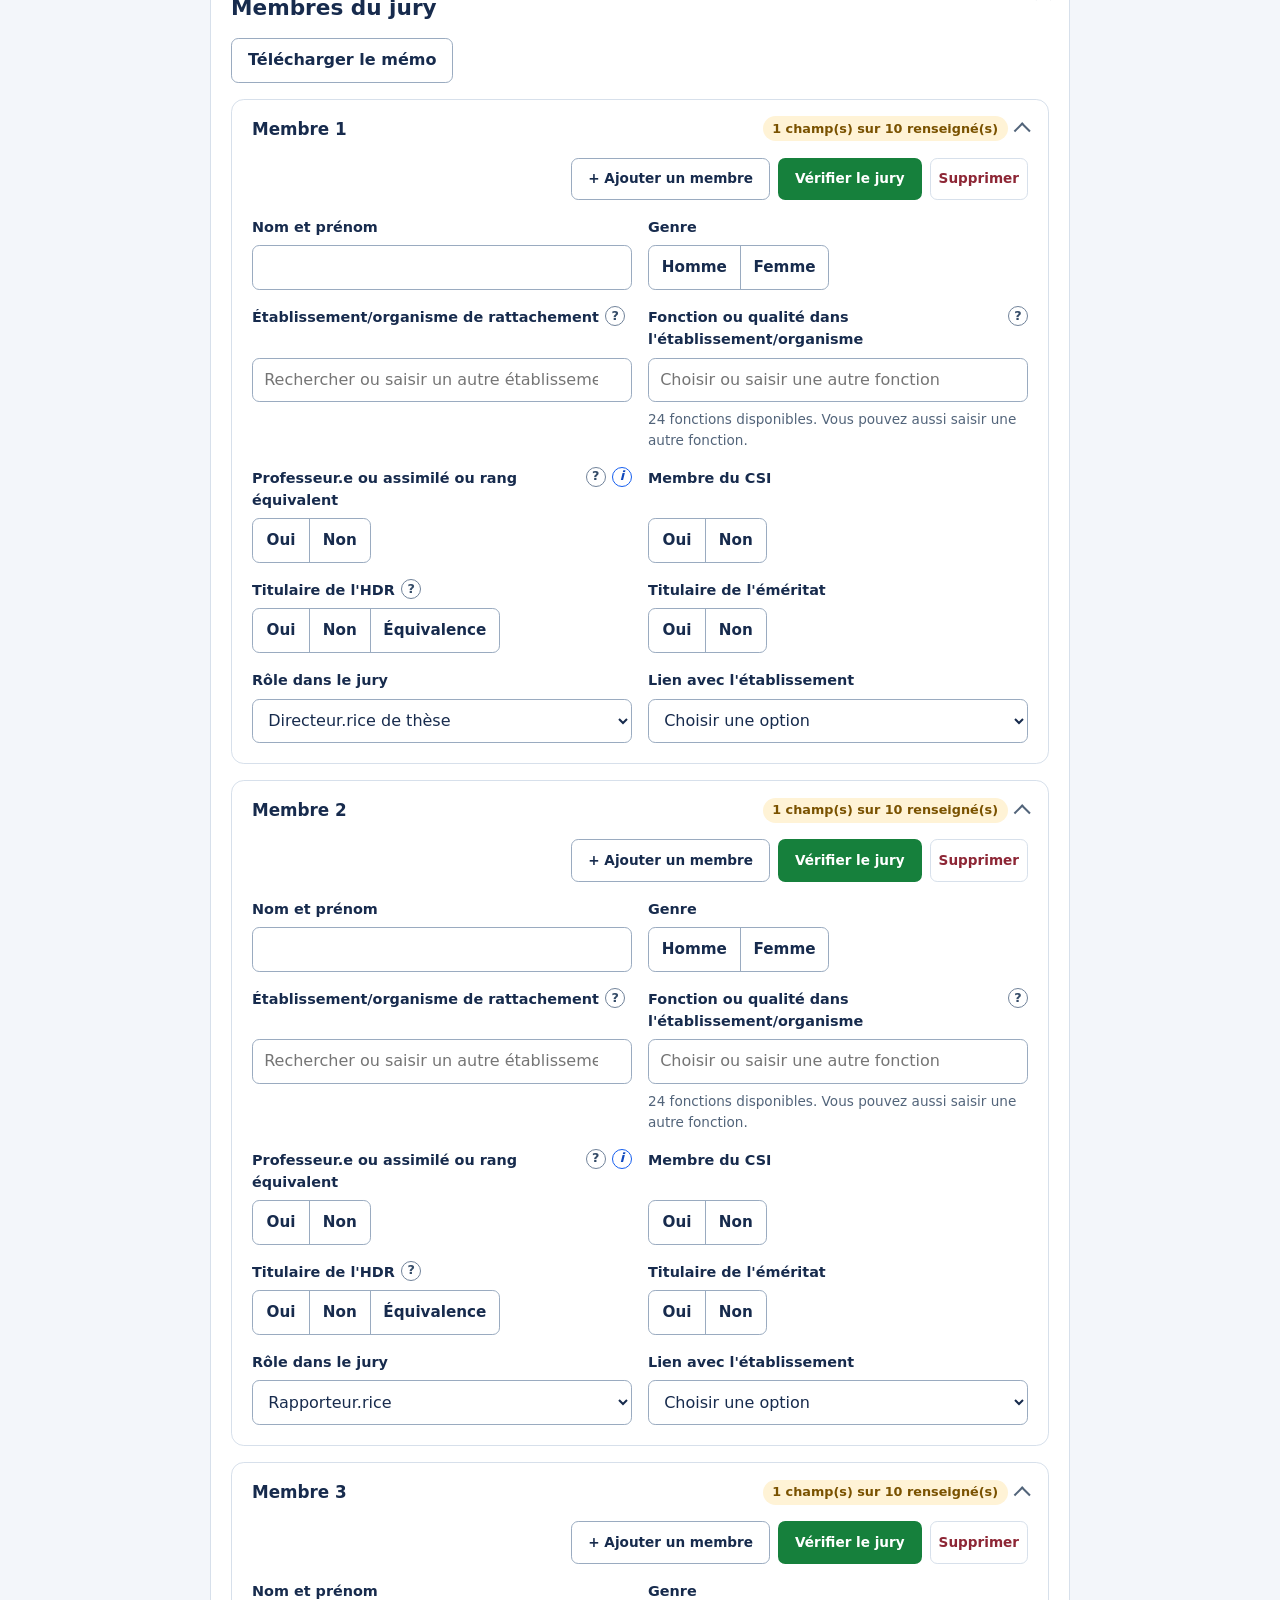
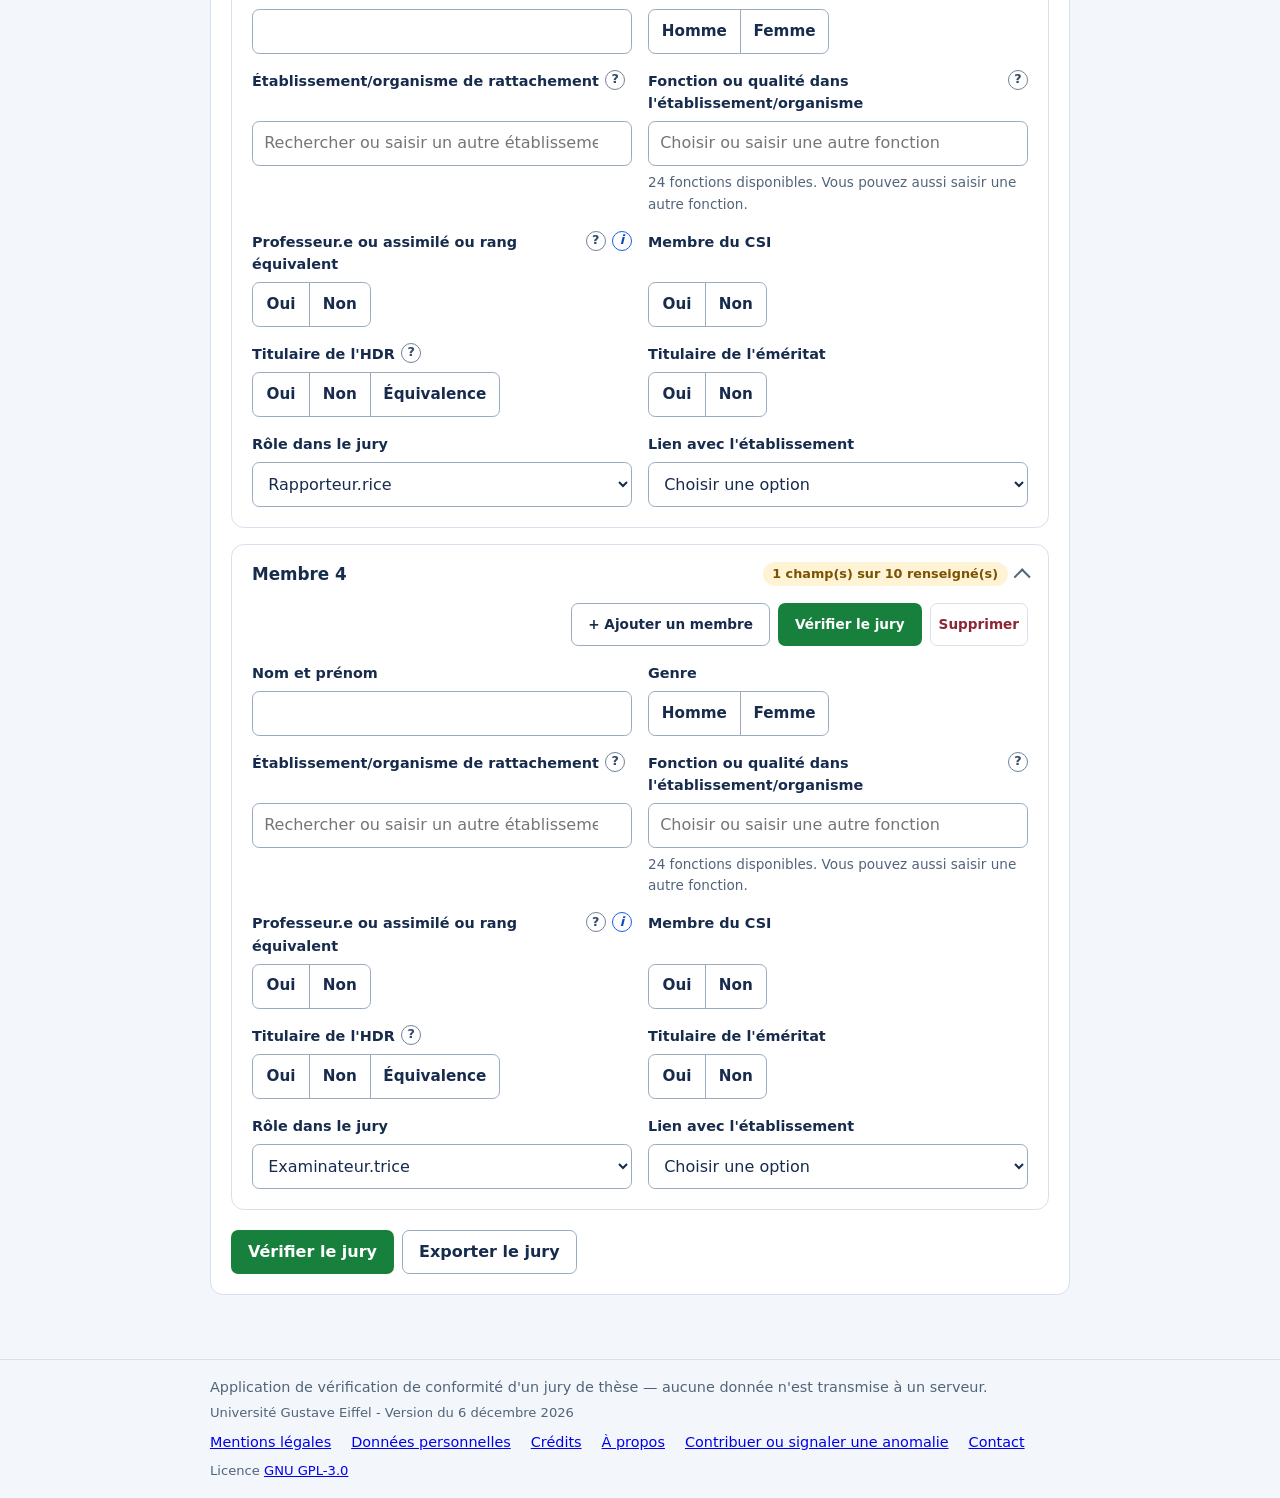
==== commit 004f2aa1: "Mention des thèses en co-tutelle qui n'est pas géré par l'application" ====
--- a/index.html
+++ b/index.html
@@ -31,7 +31,8 @@
           <path d="M12 3.5 2.8 19.4a1.2 1.2 0 0 0 1.04 1.8h16.32a1.2 1.2 0 0 0 1.04-1.8L12 3.5Z" stroke="currentColor" stroke-width="1.8" stroke-linejoin="round"/>
           <path d="M12 9v5.2m0 3.1h.01" stroke="currentColor" stroke-width="2" stroke-linecap="round"/>
         </svg>À propos de cet outil</h2>
-        <p>Cette application ne certifie pas la conformité juridique du jury. Cette application doit être utilisée comme une aide à la réflexion sur la composition du jury, pour le doctorant et son encadrement, avant de faire une proposition à son école doctorale. L'école doctorale puis l'établissement d'inscription vérifieront in fine la conformité de la composition du Jury.</p>
+        <p>Cette application ne certifie pas la conformité juridique du jury. Cette application doit être utilisée comme une aide à la réflexion sur la composition du jury pour le doctorant et son encadrement, avant de faire une proposition à son école doctorale. L'école doctorale puis l'établissement d'inscription vérifieront in fine la conformité de la composition du Jury.</p>
+        <p>Le cas des thèses en co-tutelle n'est pas géré par cet outil.</p>
         <p>Cette application respecte votre vie privée. Les données saisies ne sont pas enregistrées sur un serveur ni automatiquement enregistrées en local. Utilisez le bouton "Sauvegarder" pour télécharger une configuration sur votre appareil ; sans sauvegarde, elles sont perdues à l'actualisation ou à la fermeture de la page.</p>
       </section>
 
@@ -105,11 +106,11 @@
                 </div>
               </fieldset>
               <div class="field">
-                <label for="maximum-invited">Nombre maximal de membres invités</label>
+                <label for="maximum-invited">Nombre maximal de membres invité·es</label>
                 <input id="maximum-invited" name="maximumInvited" type="number" min="0" max="4" step="1" value="1" required>
               </div>
               <fieldset class="field toggle-field">
-                <legend>Les membres du CSI peuvent être examinateurs</legend>
+                <legend>Les membres du CSI peuvent être examinateur·rices</legend>
                 <div class="toggle-options">
                   <label class="toggle-option">
                     <input type="radio" name="csi-examiners" value="Oui" checked>
@@ -122,7 +123,7 @@
                 </div>
               </fieldset>
               <fieldset class="field toggle-field">
-                <legend>Les rapporteurs doivent être extérieurs à l'unité de recherche</legend>
+                <legend>Les rapporteur·rices doivent être extérieur·es à l'unité de recherche</legend>
                 <div class="toggle-options">
                   <label class="toggle-option">
                     <input type="radio" name="rapporteur-external-unit" value="Oui" checked>
@@ -135,7 +136,7 @@
                 </div>
               </fieldset>
               <fieldset class="field toggle-field">
-                <legend>Les rapporteurs doivent être extérieurs à l'école doctorale d'inscription</legend>
+                <legend>Les rapporteur·rices doivent être extérieur·es à l'école doctorale d'inscription</legend>
                 <div class="toggle-options">
                   <label class="toggle-option">
                     <input type="radio" name="rapporteur-external-school" value="Oui" checked>
@@ -148,7 +149,7 @@
                 </div>
               </fieldset>
               <fieldset class="field toggle-field">
-                <legend>Les rapporteurs doivent être extérieurs à l'établissement d'inscription</legend>
+                <legend>Les rapporteur·rices doivent être extérieur·es à l'établissement d'inscription</legend>
                 <div class="toggle-options">
                   <label class="toggle-option">
                     <input type="radio" name="rapporteur-external-institution" value="Oui" checked>
@@ -161,7 +162,7 @@
                 </div>
               </fieldset>
               <fieldset class="field toggle-field">
-                <legend>Le Directeur ou la Directrice de thèse est obligatoirement membre du Jury</legend>
+                <legend>La direction de thèse doit obligatoirement être représentée au jury</legend>
                 <div class="toggle-options">
                   <label class="toggle-option">
                     <input type="radio" name="director-required" value="Oui" checked>
@@ -174,7 +175,7 @@
                 </div>
               </fieldset>
               <fieldset class="field toggle-field">
-                <legend>Le directeur ou la directrice de thèse est toujours considéré.e comme membre interne, même s'il ou elle est issu.e d'un autre établissement</legend>
+                <legend>La direction de thèse est toujours considérée comme interne, même si la personne qui l'assure est rattachée à un autre établissement</legend>
                 <div class="toggle-options">
                   <label class="toggle-option">
                     <input type="radio" name="director-internal" value="Oui">
@@ -187,7 +188,7 @@
                 </div>
               </fieldset>
               <fieldset class="field toggle-field">
-                <legend>Au moins un membre du jury doit appartenir à l'établissement d'inscription</legend>
+                <legend>Au moins un·e membre du jury doit appartenir à l'établissement d'inscription</legend>
                 <div class="toggle-options">
                   <label class="toggle-option">
                     <input type="radio" name="institution-member-required" value="Oui">
@@ -200,7 +201,7 @@
                 </div>
               </fieldset>
               <fieldset class="field toggle-field">
-                <legend>Un membre émérite peut être rapporteur</legend>
+                <legend>Un·e membre émérite peut être rapporteur·rice</legend>
                 <div class="toggle-options">
                   <label class="toggle-option">
                     <input type="radio" name="emeritus-rapporteur" value="Oui" checked>
@@ -213,7 +214,7 @@
                 </div>
               </fieldset>
               <fieldset class="field toggle-field">
-                <legend>Un membre émérite peut être Président du Jury</legend>
+                <legend>Un·e membre émérite peut présider le jury</legend>
                 <div class="toggle-options">
                   <label class="toggle-option">
                     <input type="radio" name="emeritus-president" value="Oui">
@@ -226,14 +227,14 @@
                 </div>
               </fieldset>
               <div class="field parity-settings">
-                <label for="parity-mode">Condition de parité Hommes/Femmes</label>
+                <label for="parity-mode">Condition de représentation équilibrée des genres</label>
                 <select id="parity-mode" name="parityMode">
-                  <option value="one-each" selected>Au moins un membre homme et un membre femme</option>
-                  <option value="percentage">Pourcentage minimal de femmes et d'hommes</option>
+                  <option value="one-each" selected>Au moins un membre de chaque genre</option>
+                  <option value="percentage">Pourcentage minimal de chaque genre</option>
                   <option value="table">Nombre minimal de femmes selon l'effectif du jury</option>
                 </select>
                 <div id="parity-percentage-settings" class="parity-detail" hidden>
-                  <label for="minimum-gender-percentage">Pourcentage minimal de femmes et d'hommes parmi tous les membres (%)</label>
+                  <label for="minimum-gender-percentage">Pourcentage minimal pour chaque genre parmi les membres (%)</label>
                   <input id="minimum-gender-percentage" name="minimumGenderPercentage" type="number" min="0" max="50" step="0.1" value="40">
                 </div>
                 <div id="parity-table-settings" class="parity-detail" hidden>
